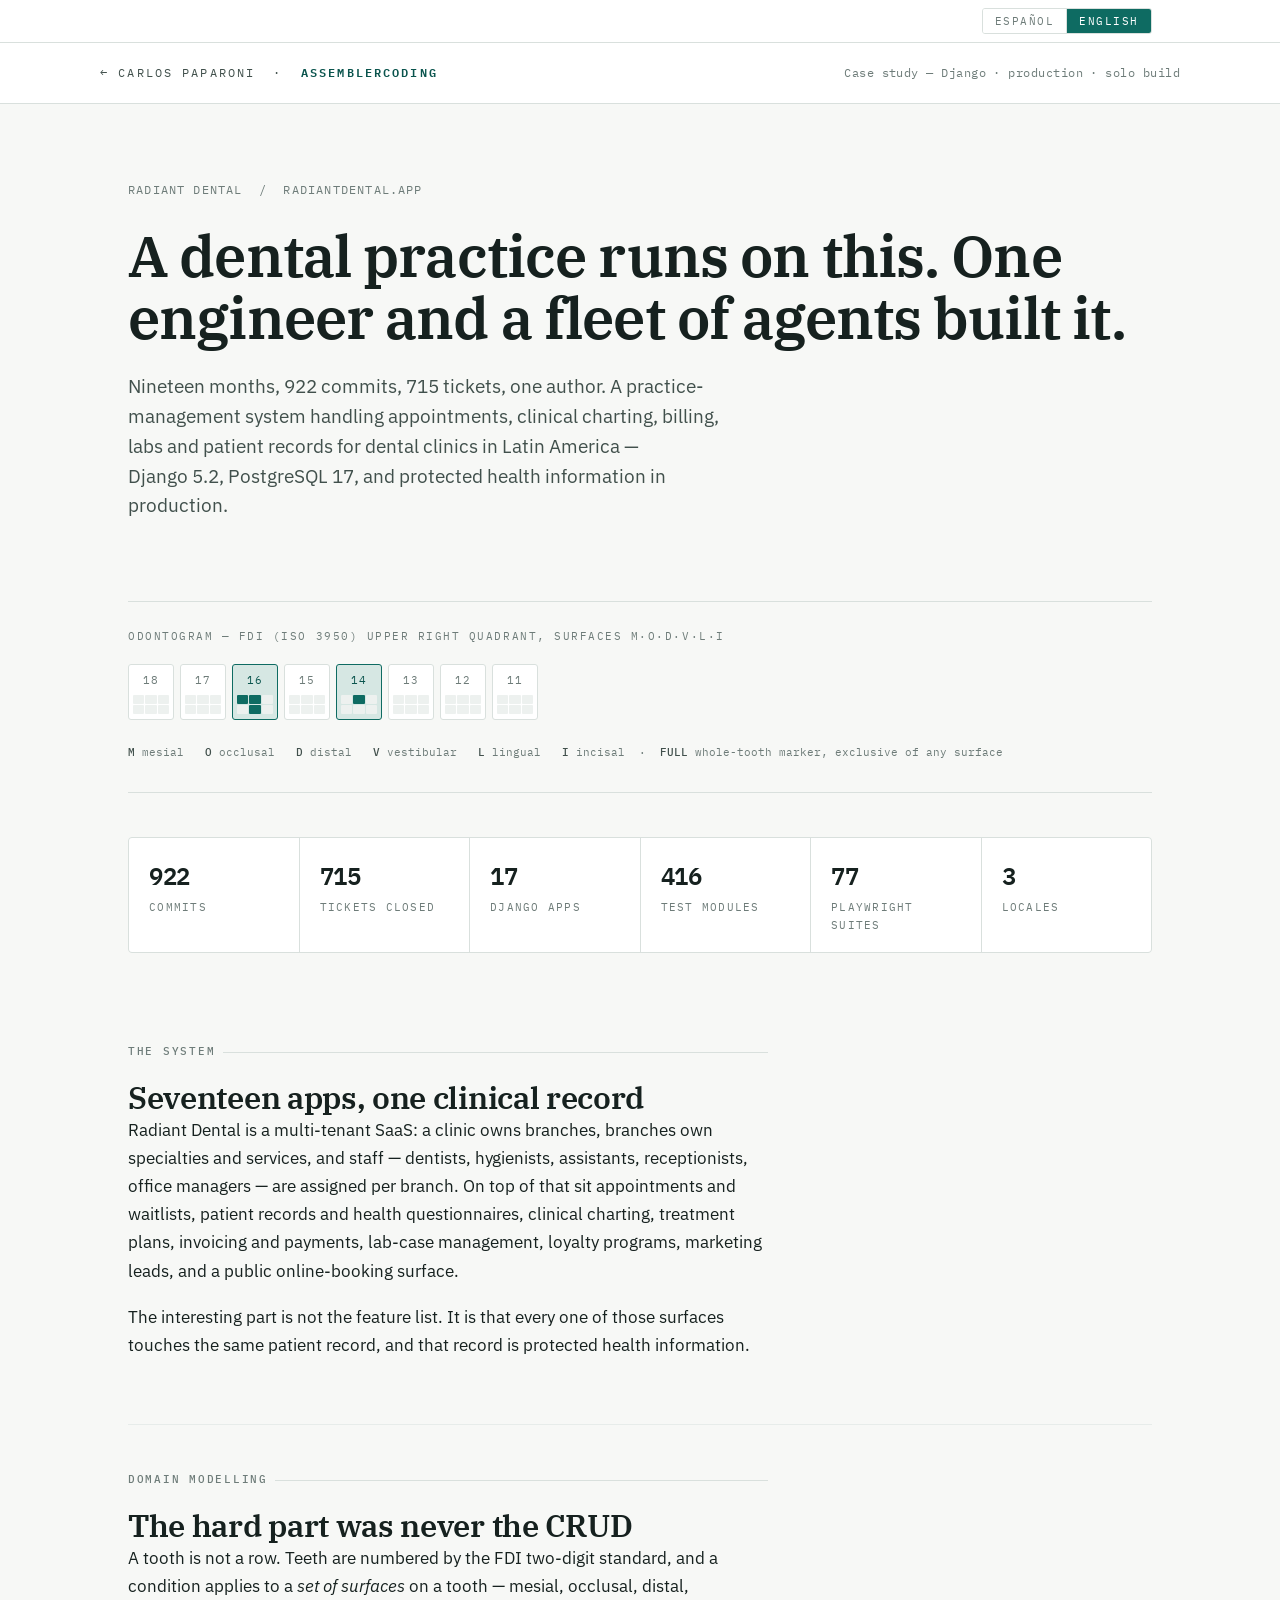
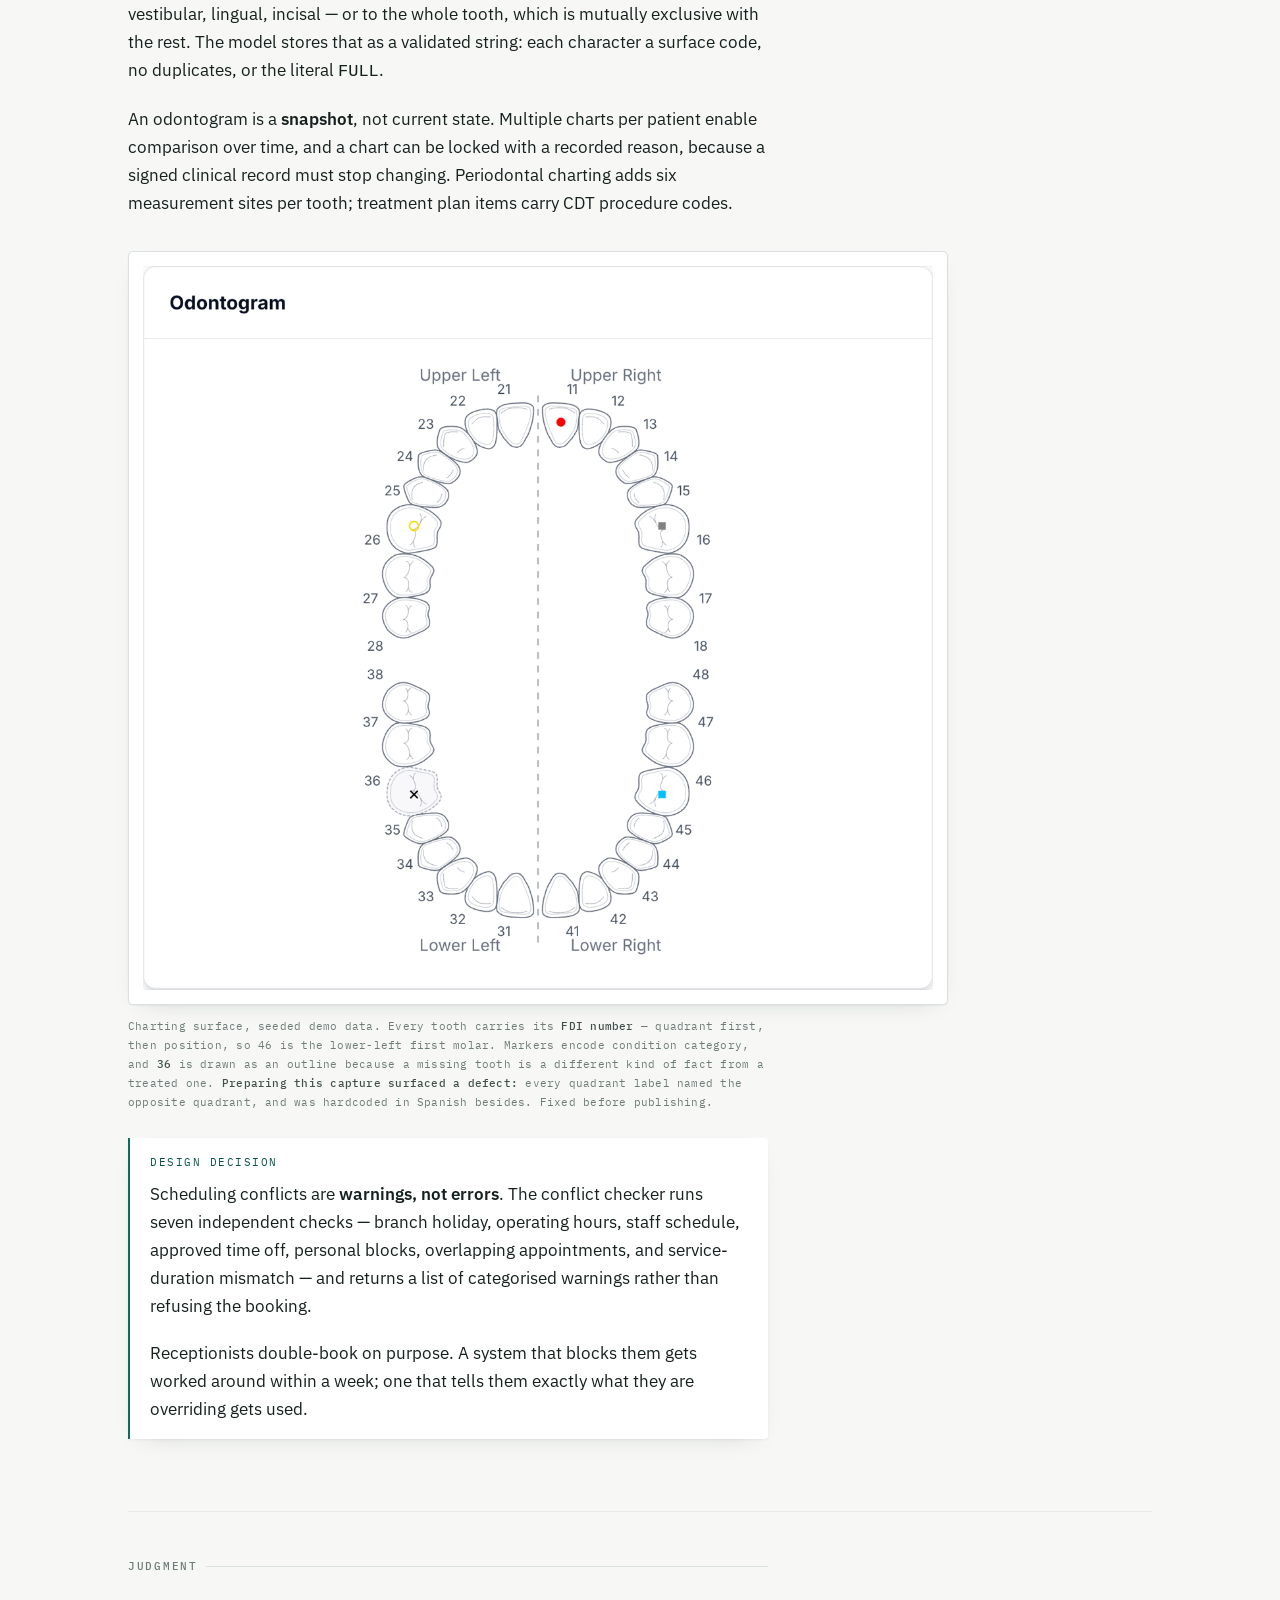
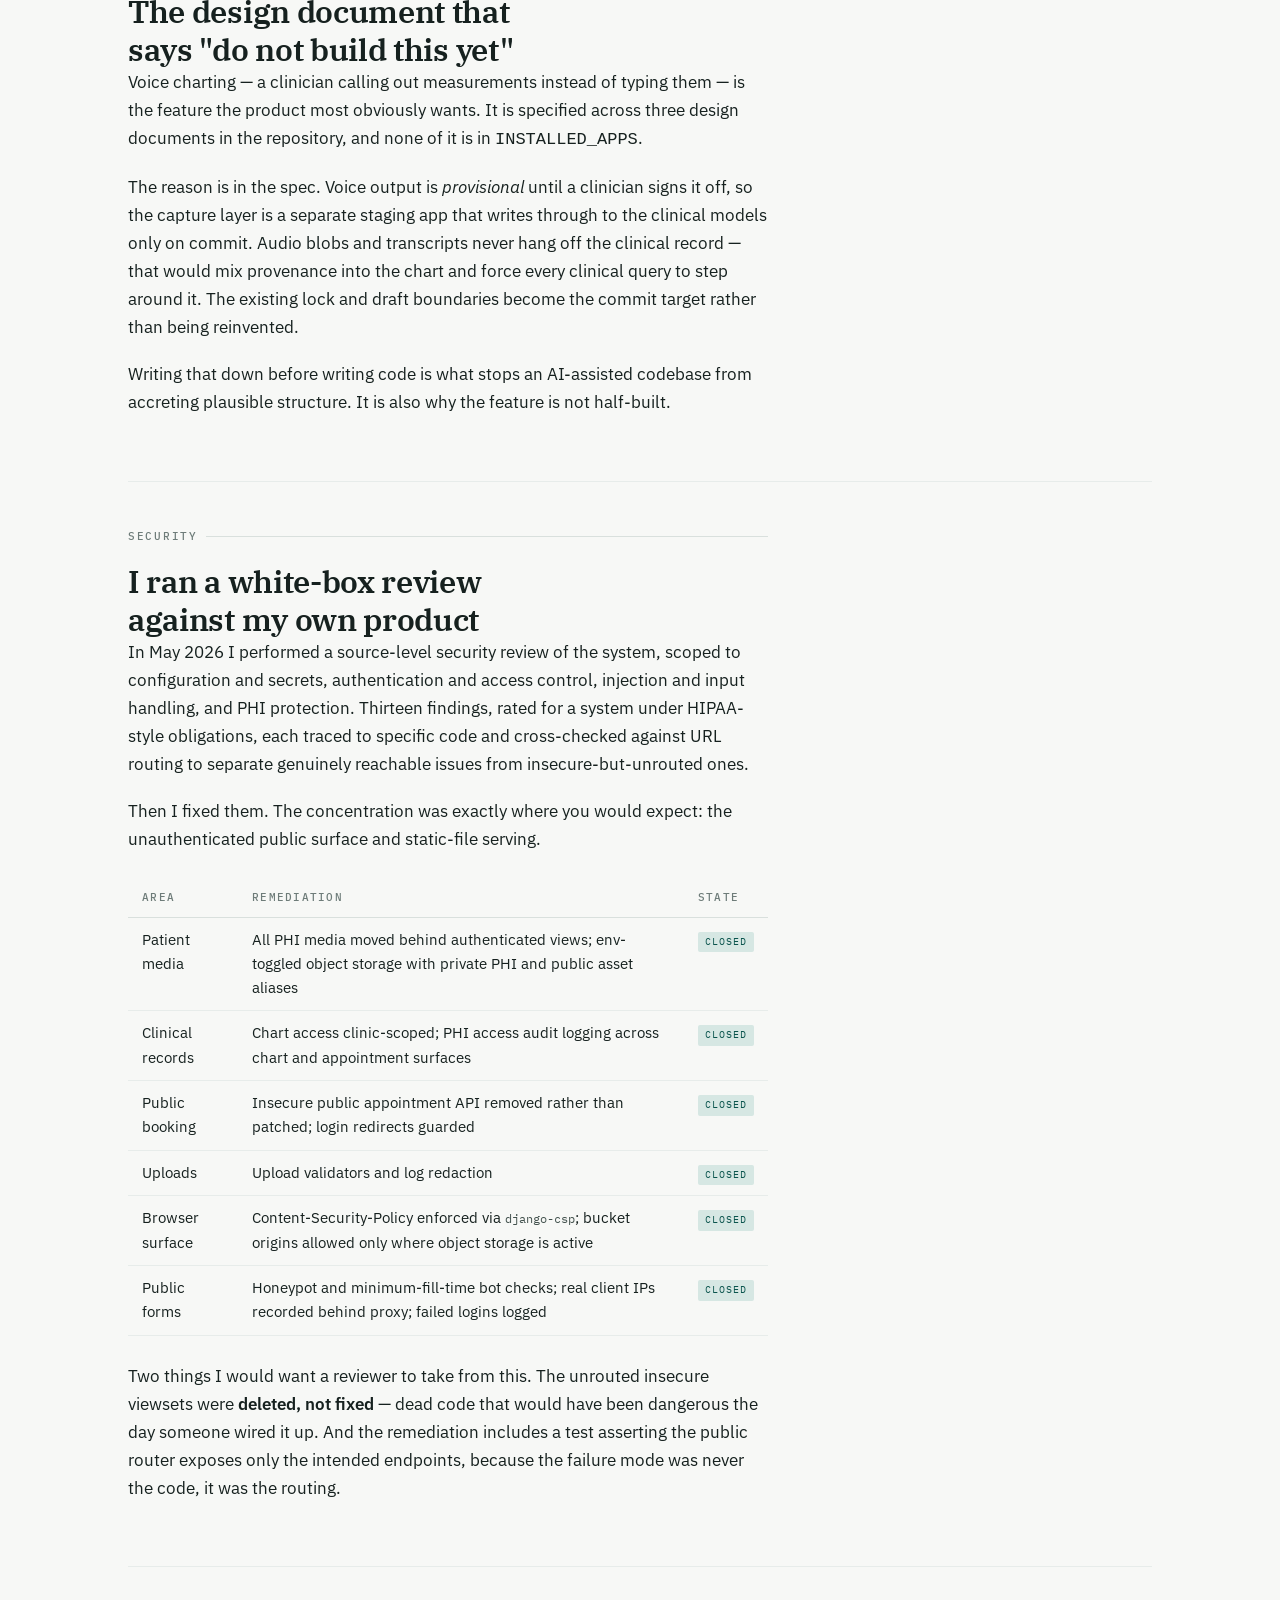
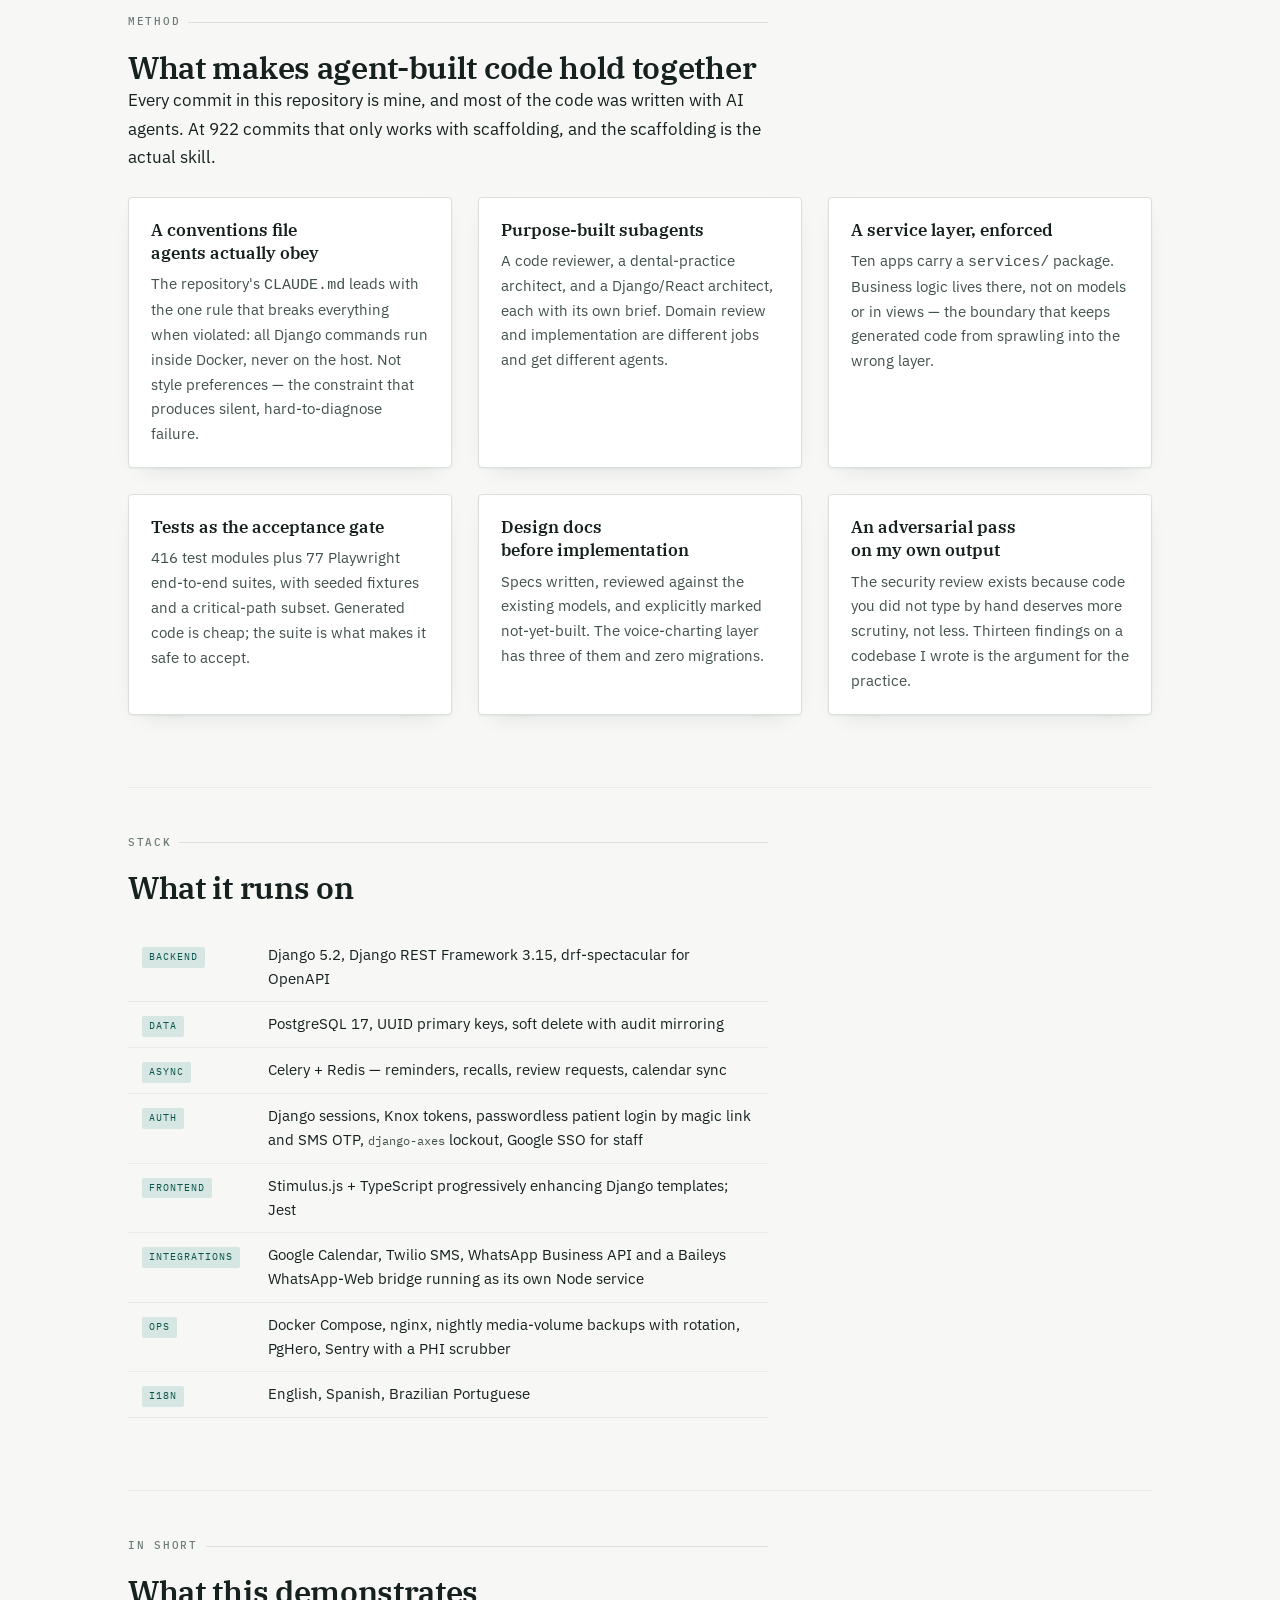
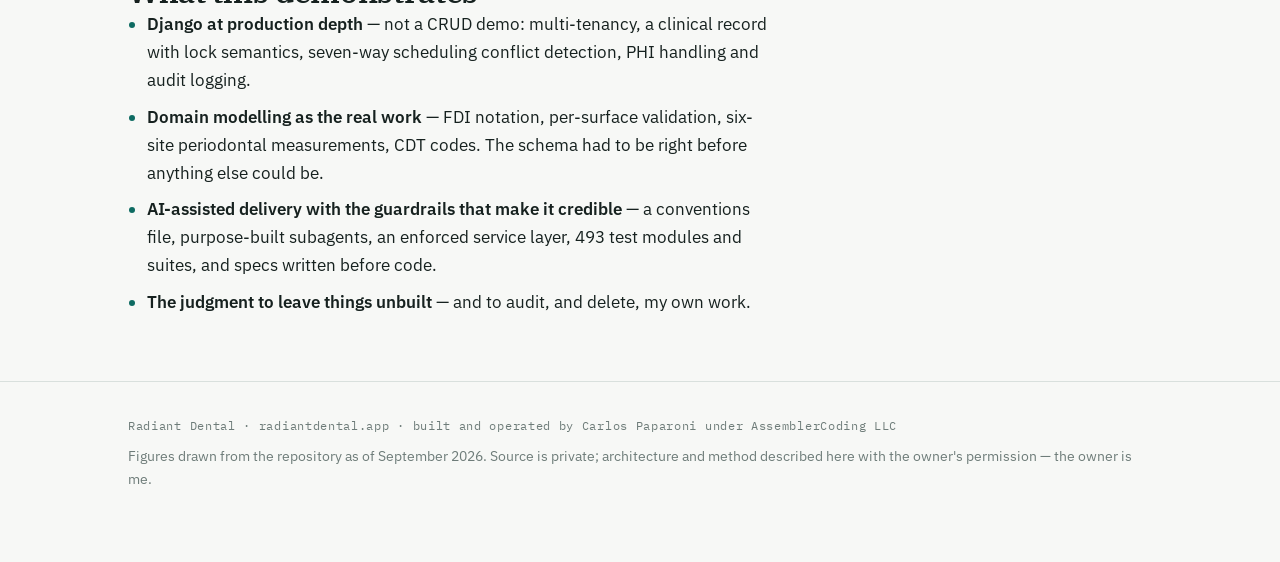
==== radiant-dental/index.html @ 448b7d43 "Personal portfolio: site, Radiant Dental case study, Silent Failures notes" ====
<!doctype html>
<html lang="es">
<head>
<meta charset="utf-8">
<meta name="viewport" content="width=device-width, initial-scale=1">
<title>Radiant Dental — Caso de estudio · Carlos Paparoni</title>
<meta name="description" content="Sistema de gestión de clínicas dentales en producción: Django 5.2, 922 commits, 17 apps, construido en solitario con agentes de IA.">
<link rel="icon" href="data:image/svg+xml,%3Csvg%20xmlns%3D%22http%3A//www.w3.org/2000/svg%22%20viewBox%3D%220%200%20100%20100%22%3E%3Ctext%20y%3D%22.9em%22%20font-size%3D%2290%22%3E%F0%9F%A6%B7%3C/text%3E%3C/svg%3E">
<meta name="color-scheme" content="light dark">
<meta property="og:title" content="Radiant Dental — Caso de estudio · Carlos Paparoni">
<meta property="og:description" content="Sistema de gestión de clínicas dentales en producción: Django 5.2, 922 commits, 17 apps, construido en solitario con agentes de IA.">
<meta property="og:type" content="website">
<script>
(function(){var l=null;try{l=localStorage.getItem("cp-lang")||localStorage.getItem("cs-lang")||localStorage.getItem("rd-lang");}catch(e){}
document.documentElement.setAttribute("data-lang",l||((navigator.language||"es").toLowerCase().indexOf("es")===0?"es":"en"));})();
</script>
</head>
<body>
<link rel="preconnect" href="https://fonts.googleapis.com">
<link rel="preconnect" href="https://fonts.gstatic.com" crossorigin>
<link rel="stylesheet" href="https://fonts.googleapis.com/css2?family=IBM+Plex+Mono:wght@400;500;600&family=IBM+Plex+Sans:wght@400;500;600&family=IBM+Plex+Serif:ital,wght@0,400;0,600;1,400&display=swap">
<style>
:root{
  --ground:#F7F8F6; --surface:#FFFFFF; --surface-2:#EDF1EF;
  --ink:#16211F; --ink-2:#41504C; --ink-3:#6E7C79;
  --rule:#D9E0DD; --rule-soft:#E7ECEA;
  --accent:#0E6B62; --accent-ink:#0A544D; --accent-soft:#D6E7E3;
  --flag:#A2472C; --flag-soft:#F0DED7;
  --shadow:0 1px 2px rgba(22,33,31,.05), 0 8px 24px -16px rgba(22,33,31,.25);
}
@media (prefers-color-scheme:dark){
  :root:not([data-theme="light"]){
    --ground:#0D1413; --surface:#16211F; --surface-2:#1D2A28;
    --ink:#E6EEEB; --ink-2:#B2C1BD; --ink-3:#849490;
    --rule:#2A3A37; --rule-soft:#21302D;
    --accent:#6FC7B9; --accent-ink:#9BDDD2; --accent-soft:#1B3733;
    --flag:#E09B7C; --flag-soft:#3A2119;
    --shadow:0 1px 2px rgba(0,0,0,.4), 0 8px 24px -16px rgba(0,0,0,.8);
  }
}
:root[data-theme="dark"]{
  --ground:#0D1413; --surface:#16211F; --surface-2:#1D2A28;
  --ink:#E6EEEB; --ink-2:#B2C1BD; --ink-3:#849490;
  --rule:#2A3A37; --rule-soft:#21302D;
  --accent:#6FC7B9; --accent-ink:#9BDDD2; --accent-soft:#1B3733;
  --flag:#E09B7C; --flag-soft:#3A2119;
  --shadow:0 1px 2px rgba(0,0,0,.4), 0 8px 24px -16px rgba(0,0,0,.8);
}
*{box-sizing:border-box}
html{ -webkit-text-size-adjust:100% }
body{
  margin:0; background:var(--ground); color:var(--ink);
  font-family:"IBM Plex Sans",-apple-system,BlinkMacSystemFont,"Segoe UI",sans-serif;
  font-size:17px; line-height:1.65; -webkit-font-smoothing:antialiased;
}
.wrap{max-width:1080px; margin:0 auto; padding:0 28px}
.col{max-width:640px}
h1,h2,h3{font-family:"IBM Plex Serif",Georgia,serif; text-wrap:balance; margin:0}
h1{font-size:clamp(2.4rem,5.4vw,3.6rem); font-weight:600; line-height:1.08; letter-spacing:-.015em}
h2{font-size:clamp(1.5rem,2.6vw,1.95rem); font-weight:600; line-height:1.2; letter-spacing:-.01em}
h3{font-size:1.08rem; font-weight:600; line-height:1.35}
p{margin:0 0 1.1em}
a{color:var(--accent-ink); text-underline-offset:3px; text-decoration-thickness:1px}
a:focus-visible,.tooth:focus-visible{outline:2px solid var(--accent); outline-offset:3px; border-radius:2px}
strong{font-weight:600; color:var(--ink)}
.eyebrow{
  font-family:"IBM Plex Mono",ui-monospace,monospace; font-size:.68rem; font-weight:500;
  letter-spacing:.16em; text-transform:uppercase; color:var(--ink-3);
  display:flex; align-items:center; gap:.7em; margin:0 0 1.1rem;
}
.eyebrow::after{content:""; flex:1; height:1px; background:var(--rule)}
.lede{font-size:1.2rem; line-height:1.55; color:var(--ink-2)}

/* ---- header ---- */
header{border-bottom:1px solid var(--rule); background:var(--surface)}
.head-inner{display:flex; flex-wrap:wrap; gap:12px; align-items:baseline; justify-content:space-between; padding:20px 0}
.mark{font-family:"IBM Plex Mono",monospace; font-size:.74rem; letter-spacing:.18em; text-transform:uppercase; color:var(--ink-2)}
.mark b{color:var(--accent-ink); font-weight:600}
.head-meta{font-family:"IBM Plex Mono",monospace; font-size:.72rem; color:var(--ink-3); letter-spacing:.04em}

/* ---- hero ---- */
.hero{padding:76px 0 8px}
.hero h1{margin-bottom:22px}
.hero .lede{max-width:600px}
.byline{
  font-family:"IBM Plex Mono",monospace; font-size:.74rem; letter-spacing:.1em;
  text-transform:uppercase; color:var(--ink-3); margin-bottom:26px;
}

/* ---- odontogram strip ---- */
.chart{margin:52px 0 0; padding:26px 0 30px; border-top:1px solid var(--rule); border-bottom:1px solid var(--rule)}
.chart-cap{
  font-family:"IBM Plex Mono",monospace; font-size:.68rem; letter-spacing:.14em;
  text-transform:uppercase; color:var(--ink-3); margin-bottom:18px;
}
.arch{display:flex; gap:6px; overflow-x:auto; padding-bottom:6px}
.tooth{
  flex:0 0 auto; width:46px; border:1px solid var(--rule); border-radius:3px;
  background:var(--surface); padding:6px 0 5px; text-align:center;
  font-family:"IBM Plex Mono",monospace; opacity:0; transform:translateY(6px);
  animation:rise .5s cubic-bezier(.2,.7,.3,1) forwards;
}
@keyframes rise{to{opacity:1; transform:none}}
@media (prefers-reduced-motion:reduce){.tooth{animation:none; opacity:1; transform:none}}
.fdi{display:block; font-size:.7rem; color:var(--ink-3); letter-spacing:.06em}
.surf{display:grid; grid-template-columns:repeat(3,1fr); gap:1px; margin:5px 4px 0}
.surf i{height:9px; background:var(--surface-2); border-radius:1px; font-style:normal}
.tooth.marked{border-color:var(--accent); background:var(--accent-soft)}
.tooth.marked .fdi{color:var(--accent-ink)}
.tooth.marked i.on{background:var(--accent)}
.legend{
  margin-top:16px; font-family:"IBM Plex Mono",monospace; font-size:.7rem;
  color:var(--ink-3); line-height:1.8;
}
.legend b{color:var(--ink-2); font-weight:500}

/* ---- stats ---- */
.stats{display:grid; grid-template-columns:repeat(auto-fit,minmax(148px,1fr)); gap:1px; background:var(--rule); border:1px solid var(--rule); border-radius:4px; overflow:hidden; margin:44px 0}
.stat{background:var(--surface); padding:18px 20px}
.stat .n{font-family:"IBM Plex Mono",monospace; font-size:1.5rem; font-weight:600; color:var(--ink); font-variant-numeric:tabular-nums; letter-spacing:-.02em}
.stat .l{font-family:"IBM Plex Mono",monospace; font-size:.66rem; letter-spacing:.12em; text-transform:uppercase; color:var(--ink-3); margin-top:4px}

section{padding:46px 0}
section + section{border-top:1px solid var(--rule-soft)}

.note{
  border-left:2px solid var(--accent); background:var(--surface); padding:16px 20px;
  margin:26px 0; border-radius:0 4px 4px 0; box-shadow:var(--shadow);
}
.note p:last-child{margin-bottom:0}
.note .h{font-family:"IBM Plex Mono",monospace; font-size:.68rem; letter-spacing:.14em; text-transform:uppercase; color:var(--accent-ink); margin-bottom:8px}

.tblwrap{overflow-x:auto; margin:26px 0}
table{border-collapse:collapse; width:100%; font-size:.92rem; min-width:520px}
th,td{text-align:left; padding:10px 14px; border-bottom:1px solid var(--rule-soft); vertical-align:top}
th{font-family:"IBM Plex Mono",monospace; font-size:.66rem; letter-spacing:.12em; text-transform:uppercase; color:var(--ink-3); font-weight:500; border-bottom:1px solid var(--rule)}
td code{font-family:"IBM Plex Mono",monospace; font-size:.84em; color:var(--ink-2)}
.chip{
  display:inline-block; font-family:"IBM Plex Mono",monospace; font-size:.64rem;
  letter-spacing:.1em; text-transform:uppercase; padding:2px 7px; border-radius:2px;
  background:var(--accent-soft); color:var(--accent-ink); white-space:nowrap;
}
.chip.flag{background:var(--flag-soft); color:var(--flag)}

ul.tight{margin:0 0 1.1em; padding-left:1.1em}
ul.tight li{margin-bottom:.5em}
ul.tight li::marker{color:var(--accent)}

.pair{display:grid; grid-template-columns:repeat(auto-fit,minmax(250px,1fr)); gap:26px; margin:26px 0}
.card{background:var(--surface); border:1px solid var(--rule); border-radius:4px; padding:20px 22px; box-shadow:var(--shadow)}
.card h3{margin-bottom:8px}
.card p{font-size:.94rem; color:var(--ink-2); margin-bottom:0}


.figure{max-width:820px; margin:34px 0 10px}
.plate{
  background:#FFFFFF; border:1px solid var(--rule); border-radius:5px;
  padding:14px; box-shadow:var(--shadow); line-height:0;
}
.plate img{width:100%; height:auto; display:block; border-radius:2px}
.figcap{
  font-family:"IBM Plex Mono",monospace; font-size:.7rem; line-height:1.7;
  color:var(--ink-3); margin-top:12px; letter-spacing:.02em; max-width:640px;
}
.figcap b{color:var(--ink-2); font-weight:500}
footer{border-top:1px solid var(--rule); padding:34px 0 60px; color:var(--ink-3); font-size:.88rem}
footer .mono{font-family:"IBM Plex Mono",monospace; font-size:.72rem; letter-spacing:.06em}

.langbar{position:sticky; top:0; z-index:40; background:var(--surface); border-bottom:1px solid var(--rule)}
.langbar .wrap{display:flex; justify-content:flex-end; padding:8px 28px}
.langset{display:inline-flex; border:1px solid var(--rule); border-radius:3px; overflow:hidden}
.langset button{
  font-family:"IBM Plex Mono",monospace; font-size:.68rem; letter-spacing:.14em;
  text-transform:uppercase; padding:5px 12px; border:0; cursor:pointer;
  background:var(--surface); color:var(--ink-3); transition:background .15s, color .15s;
}
.langset button + button{border-left:1px solid var(--rule)}
.langset button:hover{color:var(--ink)}
.langset button[aria-pressed="true"]{background:var(--accent); color:#fff}
:root:not([data-lang="en"]) [data-langblock="en"]{display:none}
:root[data-lang="en"] [data-langblock="es"]{display:none}
@media (prefers-reduced-motion:reduce){.langset button{transition:none}}
.mark .home{color:inherit; text-decoration:none}
.mark .home:hover{color:var(--accent-ink)}
</style>

<div class="langbar">
  <div class="wrap">
    <div class="langset" role="group" aria-label="Idioma / Language">
      <button type="button" data-setlang="es" aria-pressed="true" lang="es">Español</button>
      <button type="button" data-setlang="en" aria-pressed="false" lang="en">English</button>
    </div>
  </div>
</div>

<div data-langblock="es" lang="es">

<header>
  <div class="wrap head-inner">
    <div class="mark"><a class="home" href="/">&larr; Carlos&nbsp;Paparoni</a> </a>&nbsp;·&nbsp; <b>AssemblerCoding</b></div>
    <div class="head-meta">Caso de estudio — Django · producción · desarrollo en solitario</div>
  </div>
</header>

<div class="wrap">

  <div class="hero">
    <div class="byline">Radiant Dental &nbsp;/&nbsp; radiantdental.app</div>
    <h1>Una clínica dental funciona con esto. Lo construyó un ingeniero con una flota de agentes.</h1>
    <p class="lede col">Diecinueve meses, 922 commits, 715 tickets, un solo autor. Un sistema de gestión de clínicas dentales que maneja citas, historia clínica, facturación, laboratorios y expedientes de pacientes para clínicas en América Latina — Django&nbsp;5.2, PostgreSQL&nbsp;17 e información médica protegida en producción.</p>
  </div>

  <div class="chart">
    <div class="chart-cap">Odontograma — notación FDI (ISO 3950), cuadrante superior derecho, superficies M·O·D·V·L·I</div>
    <div class="arch" role="img" aria-label="Odontograma que muestra los dientes 18 a 11 en notación FDI, con superficies marcadas en los dientes 16 y 14.">
      <div class="tooth" style="animation-delay:.02s"><span class="fdi">18</span><span class="surf"><i></i><i></i><i></i><i></i><i></i><i></i></span></div>
      <div class="tooth" style="animation-delay:.06s"><span class="fdi">17</span><span class="surf"><i></i><i></i><i></i><i></i><i></i><i></i></span></div>
      <div class="tooth marked" style="animation-delay:.10s"><span class="fdi">16</span><span class="surf"><i class="on"></i><i class="on"></i><i></i><i></i><i class="on"></i><i></i></span></div>
      <div class="tooth" style="animation-delay:.14s"><span class="fdi">15</span><span class="surf"><i></i><i></i><i></i><i></i><i></i><i></i></span></div>
      <div class="tooth marked" style="animation-delay:.18s"><span class="fdi">14</span><span class="surf"><i></i><i class="on"></i><i></i><i></i><i></i><i></i></span></div>
      <div class="tooth" style="animation-delay:.22s"><span class="fdi">13</span><span class="surf"><i></i><i></i><i></i><i></i><i></i><i></i></span></div>
      <div class="tooth" style="animation-delay:.26s"><span class="fdi">12</span><span class="surf"><i></i><i></i><i></i><i></i><i></i><i></i></span></div>
      <div class="tooth" style="animation-delay:.30s"><span class="fdi">11</span><span class="surf"><i></i><i></i><i></i><i></i><i></i><i></i></span></div>
    </div>
    <div class="legend">
      <b>M</b> mesial &nbsp; <b>O</b> oclusal &nbsp; <b>D</b> distal &nbsp; <b>V</b> vestibular &nbsp; <b>L</b> lingual &nbsp; <b>I</b> incisal &nbsp;·&nbsp; <b>FULL</b> marcador de diente completo, excluyente de cualquier superficie
    </div>
  </div>

  <div class="stats">
    <div class="stat"><div class="n">922</div><div class="l">commits</div></div>
    <div class="stat"><div class="n">715</div><div class="l">tickets cerrados</div></div>
    <div class="stat"><div class="n">17</div><div class="l">apps de Django</div></div>
    <div class="stat"><div class="n">416</div><div class="l">módulos de prueba</div></div>
    <div class="stat"><div class="n">77</div><div class="l">suites Playwright</div></div>
    <div class="stat"><div class="n">3</div><div class="l">idiomas</div></div>
  </div>

  <section>
    <div class="col">
      <p class="eyebrow">El sistema</p>
      <h2>Diecisiete apps, un solo expediente clínico</h2>
      <p>Radiant Dental es un SaaS multi-inquilino: una clínica tiene sucursales, las sucursales tienen especialidades y servicios, y el personal — odontólogos, higienistas, asistentes, recepcionistas, gerentes — se asigna por sucursal. Sobre eso se apoyan las citas y listas de espera, los expedientes de pacientes y sus cuestionarios de salud, la historia clínica, los planes de tratamiento, la facturación y los pagos, la gestión de casos de laboratorio, los programas de lealtad, los prospectos de marketing y una superficie pública de agendamiento en línea.</p>
      <p>Lo interesante no es la lista de funcionalidades. Es que todas esas superficies tocan el mismo expediente del paciente, y ese expediente es información médica protegida.</p>
    </div>
  </section>

  <section>
    <div class="col">
      <p class="eyebrow">Modelado de dominio</p>
      <h2>La parte difícil nunca fue el CRUD</h2>
      <p>Un diente no es un registro. Los dientes se numeran con el estándar FDI de dos dígitos, y una condición aplica a un <em>conjunto de superficies</em> del diente — mesial, oclusal, distal, vestibular, lingual, incisal — o al diente completo, que es mutuamente excluyente con el resto. El modelo lo almacena como una cadena validada: cada carácter es un código de superficie, sin repeticiones, o el literal <code>FULL</code>.</p>
      <p>Un odontograma es una <strong>instantánea</strong>, no un estado actual. Varios odontogramas por paciente permiten comparar en el tiempo, y un odontograma puede bloquearse con un motivo registrado, porque un registro clínico firmado debe dejar de cambiar. El periodontograma agrega seis sitios de medición por diente; los ítems del plan de tratamiento llevan códigos de procedimiento CDT.</p>
    </div>

    <figure class="figure">
      <div class="plate"><img alt="Odontograma de dentición permanente: los cuatro cuadrantes numerados en notación FDI, con marcadores de condición en los dientes 11, 16, 26, 36 y 46." src="[data-uri]"></div>
      <figcaption class="figcap">
        Superficie de registro clínico, con datos de demostración. Cada diente lleva su <b>número FDI</b> — primero el cuadrante, luego la posición, de modo que 46 es el primer molar inferior derecho. Los marcadores codifican la categoría de la condición, y el <b>36</b> se dibuja como contorno porque un diente ausente es un hecho distinto de uno tratado. <b>Preparar esta captura destapó un defecto:</b> cada etiqueta de cuadrante nombraba el cuadrante opuesto, y además estaba escrita en español directamente en el código. Corregido antes de publicar.
      </figcaption>
    </figure>

    <div class="note col">
      <div class="h">Decisión de diseño</div>
      <p>Los conflictos de agenda son <strong>advertencias, no errores</strong>. El verificador de conflictos ejecuta siete comprobaciones independientes — feriados de la sucursal, horario de atención, agenda del profesional, permisos aprobados, bloqueos personales, citas superpuestas y duración del servicio — y devuelve una lista de advertencias categorizadas en lugar de rechazar la cita.</p>
      <p>Las recepcionistas sobreagendan a propósito. Un sistema que se los impide termina esquivado en una semana; uno que les dice exactamente qué están pasando por alto termina usado.</p>
    </div>
  </section>

  <section>
    <div class="col">
      <p class="eyebrow">Criterio</p>
      <h2>El documento de diseño que dice "todavía no construyas esto"</h2>
      <p>El registro clínico por voz — que el odontólogo dicte las mediciones en vez de escribirlas — es la funcionalidad que el producto más obviamente pide. Está especificada en tres documentos de diseño dentro del repositorio, y nada de eso está en <code>INSTALLED_APPS</code>.</p>
      <p>La razón está en la especificación. La salida de voz es <em>provisional</em> hasta que un profesional la firma, así que la capa de captura es una app separada que escribe hacia los modelos clínicos solo al confirmar. El audio y las transcripciones nunca cuelgan del expediente clínico: eso mezclaría la procedencia con el registro y obligaría a cada consulta clínica a esquivarla. Los límites de bloqueo y borrador que ya existen se convierten en el destino de la confirmación, en vez de reinventarse.</p>
      <p>Escribir eso antes de escribir código es lo que evita que una base de código asistida por IA acumule estructura plausible. También es la razón por la que la funcionalidad no está construida a medias.</p>
    </div>
  </section>

  <section>
    <div class="col">
      <p class="eyebrow">Seguridad</p>
      <h2>Hice una revisión de caja blanca contra mi propio producto</h2>
      <p>En mayo de 2026 realicé una revisión de seguridad a nivel de código fuente, con alcance en configuración y secretos, autenticación y control de acceso, inyección y manejo de entradas, y protección de información médica. Trece hallazgos, calificados para un sistema con obligaciones tipo HIPAA, cada uno rastreado a código específico y contrastado contra el ruteo de URLs para separar los problemas realmente alcanzables de los inseguros pero no enrutados.</p>
      <p>Después los corregí. La concentración estaba exactamente donde uno esperaría: la superficie pública sin autenticar y el servido de archivos estáticos.</p>
    </div>

    <div class="tblwrap col">
      <table>
        <thead><tr><th>Área</th><th>Corrección</th><th>Estado</th></tr></thead>
        <tbody>
          <tr><td>Archivos de pacientes</td><td>Todo el contenido con información médica pasó a servirse tras vistas autenticadas; almacenamiento de objetos conmutable por entorno, con alias privados y públicos separados</td><td><span class="chip">Cerrado</span></td></tr>
          <tr><td>Registros clínicos</td><td>Acceso a la historia clínica acotado por clínica; auditoría de acceso a información médica en las superficies de expediente y citas</td><td><span class="chip">Cerrado</span></td></tr>
          <tr><td>Agendamiento público</td><td>La API pública de citas insegura se eliminó en vez de parchearse; redirecciones de login protegidas</td><td><span class="chip">Cerrado</span></td></tr>
          <tr><td>Carga de archivos</td><td>Validadores de subida y redacción de datos sensibles en logs</td><td><span class="chip">Cerrado</span></td></tr>
          <tr><td>Superficie del navegador</td><td>Content-Security-Policy aplicada con <code>django-csp</code>; orígenes de bucket permitidos solo cuando el almacenamiento de objetos está activo</td><td><span class="chip">Cerrado</span></td></tr>
          <tr><td>Formularios públicos</td><td>Honeypot y tiempo mínimo de llenado contra bots; registro de la IP real del cliente detrás del proxy; log de intentos fallidos</td><td><span class="chip">Cerrado</span></td></tr>
        </tbody>
      </table>
    </div>

    <div class="col">
      <p>Dos cosas que me gustaría que un revisor se lleve de aquí. Los viewsets inseguros sin enrutar se <strong>eliminaron, no se corrigieron</strong> — código muerto que habría sido peligroso el día que alguien lo conectara. Y la corrección incluye una prueba que verifica que el router público exponga únicamente los endpoints previstos, porque la falla nunca estuvo en el código sino en el ruteo.</p>
    </div>
  </section>

  <section>
    <div class="col">
      <p class="eyebrow">Método</p>
      <h2>Qué hace que el código construido con agentes se sostenga</h2>
      <p>Cada commit de este repositorio es mío, y la mayor parte del código se escribió con agentes de IA. Con 922 commits eso solo funciona con andamiaje, y el andamiaje es la habilidad real.</p>
    </div>

    <div class="pair">
      <div class="card">
        <h3>Un archivo de convenciones que los agentes sí respetan</h3>
        <p>El <code>CLAUDE.md</code> del repositorio abre con la única regla que rompe todo si se viola: los comandos de Django se ejecutan dentro de Docker, nunca en el host. No son preferencias de estilo — es la restricción que produce fallas silenciosas y difíciles de diagnosticar.</p>
      </div>
      <div class="card">
        <h3>Subagentes hechos a medida</h3>
        <p>Un revisor de código, un arquitecto de dominio dental y un arquitecto Django/React, cada uno con su propio encargo. Revisar el dominio e implementar son trabajos distintos y reciben agentes distintos.</p>
      </div>
      <div class="card">
        <h3>Una capa de servicios, exigida</h3>
        <p>Diez apps tienen un paquete <code>services/</code>. La lógica de negocio vive ahí, no en los modelos ni en las vistas — el límite que evita que el código generado se desparrame a la capa equivocada.</p>
      </div>
      <div class="card">
        <h3>Las pruebas como criterio de aceptación</h3>
        <p>416 módulos de prueba más 77 suites end-to-end de Playwright, con datos sembrados y un subconjunto de ruta crítica. El código generado es barato; la suite es lo que hace seguro aceptarlo.</p>
      </div>
      <div class="card">
        <h3>Diseño documentado antes de implementar</h3>
        <p>Especificaciones escritas, contrastadas contra los modelos existentes y marcadas explícitamente como aún no construidas. La capa de registro por voz tiene tres y cero migraciones.</p>
      </div>
      <div class="card">
        <h3>Una pasada adversarial sobre mi propio trabajo</h3>
        <p>La revisión de seguridad existe porque el código que uno no tecleó a mano merece más escrutinio, no menos. Trece hallazgos sobre una base de código propia son el argumento a favor de la práctica.</p>
      </div>
    </div>
  </section>

  <section>
    <div class="col">
      <p class="eyebrow">Stack</p>
      <h2>Sobre qué corre</h2>
    </div>
    <div class="tblwrap col">
      <table>
        <tbody>
          <tr><td><span class="chip">Backend</span></td><td>Django 5.2, Django REST Framework 3.15, drf-spectacular para OpenAPI</td></tr>
          <tr><td><span class="chip">Datos</span></td><td>PostgreSQL 17, llaves primarias UUID, borrado lógico con espejo de auditoría</td></tr>
          <tr><td><span class="chip">Asíncrono</span></td><td>Celery + Redis — recordatorios, recitas, solicitudes de reseña, sincronización de calendario</td></tr>
          <tr><td><span class="chip">Autenticación</span></td><td>Sesiones de Django, tokens Knox, acceso sin contraseña para pacientes por enlace mágico y OTP por SMS, bloqueo con <code>django-axes</code>, SSO de Google para el personal</td></tr>
          <tr><td><span class="chip">Frontend</span></td><td>Stimulus.js + TypeScript como mejora progresiva sobre plantillas de Django; Jest</td></tr>
          <tr><td><span class="chip">Integraciones</span></td><td>Google Calendar, SMS por Twilio, WhatsApp Business API y un puente Baileys de WhatsApp Web corriendo como su propio servicio Node</td></tr>
          <tr><td><span class="chip">Operación</span></td><td>Docker Compose, nginx, respaldos nocturnos del volumen de archivos con rotación, PgHero, Sentry con depurador de datos sensibles</td></tr>
          <tr><td><span class="chip">Idiomas</span></td><td>Español, inglés y portugués de Brasil</td></tr>
        </tbody>
      </table>
    </div>
  </section>

  <section>
    <div class="col">
      <p class="eyebrow">En resumen</p>
      <h2>Qué demuestra esto</h2>
      <ul class="tight">
        <li><strong>Django a profundidad de producción</strong> — no una demo CRUD: multi-inquilino, un expediente clínico con semántica de bloqueo, detección de conflictos de agenda por siete vías, manejo y auditoría de información médica.</li>
        <li><strong>El modelado de dominio como el trabajo real</strong> — notación FDI, validación por superficie, seis sitios de medición periodontal, códigos CDT. El esquema tenía que estar bien antes que cualquier otra cosa.</li>
        <li><strong>Entrega asistida por IA con las barreras que la hacen creíble</strong> — un archivo de convenciones, subagentes a medida, una capa de servicios exigida, 493 módulos y suites de prueba, y especificaciones escritas antes del código.</li>
        <li><strong>El criterio para dejar cosas sin construir</strong> — y para auditar, y borrar, mi propio trabajo.</li>
      </ul>
    </div>
  </section>

</div>

<footer>
  <div class="wrap">
    <div class="mono">Radiant Dental · radiantdental.app · construido y operado por Carlos Paparoni bajo AssemblerCoding LLC</div>
    <p style="margin-top:10px">Cifras tomadas del repositorio a septiembre de 2026. El código fuente es privado; la arquitectura y el método se describen aquí con permiso del dueño — el dueño soy yo.</p>
  </div>
</footer>
</div>
<div data-langblock="en" lang="en">

<header>
  <div class="wrap head-inner">
    <div class="mark"><a class="home" href="/">&larr; Carlos&nbsp;Paparoni</a> </a>&nbsp;·&nbsp; <b>AssemblerCoding</b></div>
    <div class="head-meta">Case study — Django · production · solo build</div>
  </div>
</header>

<div class="wrap">

  <div class="hero">
    <div class="byline">Radiant Dental &nbsp;/&nbsp; radiantdental.app</div>
    <h1>A dental practice runs on this. One engineer and a fleet of agents built it.</h1>
    <p class="lede col">Nineteen months, 922 commits, 715 tickets, one author. A practice-management system handling appointments, clinical charting, billing, labs and patient records for dental clinics in Latin America — Django&nbsp;5.2, PostgreSQL&nbsp;17, and protected health information in production.</p>
  </div>

  <div class="chart">
    <div class="chart-cap">Odontogram — FDI (ISO 3950) upper right quadrant, surfaces M·O·D·V·L·I</div>
    <div class="arch" role="img" aria-label="Dental chart showing teeth 18 through 11 in FDI notation, with surfaces marked on teeth 16 and 14.">
      <div class="tooth" style="animation-delay:.02s"><span class="fdi">18</span><span class="surf"><i></i><i></i><i></i><i></i><i></i><i></i></span></div>
      <div class="tooth" style="animation-delay:.06s"><span class="fdi">17</span><span class="surf"><i></i><i></i><i></i><i></i><i></i><i></i></span></div>
      <div class="tooth marked" style="animation-delay:.10s"><span class="fdi">16</span><span class="surf"><i class="on"></i><i class="on"></i><i></i><i></i><i class="on"></i><i></i></span></div>
      <div class="tooth" style="animation-delay:.14s"><span class="fdi">15</span><span class="surf"><i></i><i></i><i></i><i></i><i></i><i></i></span></div>
      <div class="tooth marked" style="animation-delay:.18s"><span class="fdi">14</span><span class="surf"><i></i><i class="on"></i><i></i><i></i><i></i><i></i></span></div>
      <div class="tooth" style="animation-delay:.22s"><span class="fdi">13</span><span class="surf"><i></i><i></i><i></i><i></i><i></i><i></i></span></div>
      <div class="tooth" style="animation-delay:.26s"><span class="fdi">12</span><span class="surf"><i></i><i></i><i></i><i></i><i></i><i></i></span></div>
      <div class="tooth" style="animation-delay:.30s"><span class="fdi">11</span><span class="surf"><i></i><i></i><i></i><i></i><i></i><i></i></span></div>
    </div>
    <div class="legend">
      <b>M</b> mesial &nbsp; <b>O</b> occlusal &nbsp; <b>D</b> distal &nbsp; <b>V</b> vestibular &nbsp; <b>L</b> lingual &nbsp; <b>I</b> incisal &nbsp;·&nbsp; <b>FULL</b> whole-tooth marker, exclusive of any surface
    </div>
  </div>

  <div class="stats">
    <div class="stat"><div class="n">922</div><div class="l">commits</div></div>
    <div class="stat"><div class="n">715</div><div class="l">tickets closed</div></div>
    <div class="stat"><div class="n">17</div><div class="l">Django apps</div></div>
    <div class="stat"><div class="n">416</div><div class="l">test modules</div></div>
    <div class="stat"><div class="n">77</div><div class="l">Playwright suites</div></div>
    <div class="stat"><div class="n">3</div><div class="l">locales</div></div>
  </div>

  <section>
    <div class="col">
      <p class="eyebrow">The system</p>
      <h2>Seventeen apps, one clinical record</h2>
      <p>Radiant Dental is a multi-tenant SaaS: a clinic owns branches, branches own specialties and services, and staff — dentists, hygienists, assistants, receptionists, office managers — are assigned per branch. On top of that sit appointments and waitlists, patient records and health questionnaires, clinical charting, treatment plans, invoicing and payments, lab-case management, loyalty programs, marketing leads, and a public online-booking surface.</p>
      <p>The interesting part is not the feature list. It is that every one of those surfaces touches the same patient record, and that record is protected health information.</p>
    </div>
  </section>

  <section>
    <div class="col">
      <p class="eyebrow">Domain modelling</p>
      <h2>The hard part was never the CRUD</h2>
      <p>A tooth is not a row. Teeth are numbered by the FDI two-digit standard, and a condition applies to a <em>set of surfaces</em> on a tooth — mesial, occlusal, distal, vestibular, lingual, incisal — or to the whole tooth, which is mutually exclusive with the rest. The model stores that as a validated string: each character a surface code, no duplicates, or the literal <code>FULL</code>.</p>
      <p>An odontogram is a <strong>snapshot</strong>, not current state. Multiple charts per patient enable comparison over time, and a chart can be locked with a recorded reason, because a signed clinical record must stop changing. Periodontal charting adds six measurement sites per tooth; treatment plan items carry CDT procedure codes.</p>
    </div>


    <figure class="figure">
      <div class="plate"><img alt="Permanent-dentition odontogram: all four quadrants numbered in FDI notation, with condition markers on teeth 11, 16, 26, 36 and 46." src="[data-uri]"></div>
      <figcaption class="figcap">
        Charting surface, seeded demo data. Every tooth carries its <b>FDI number</b> — quadrant first, then position, so 46 is the lower-left first molar. Markers encode condition category, and <b>36</b> is drawn as an outline because a missing tooth is a different kind of fact from a treated one. <b>Preparing this capture surfaced a defect:</b> every quadrant label named the opposite quadrant, and was hardcoded in Spanish besides. Fixed before publishing.
      </figcaption>
    </figure>

    <div class="note col">
      <div class="h">Design decision</div>
      <p>Scheduling conflicts are <strong>warnings, not errors</strong>. The conflict checker runs seven independent checks — branch holiday, operating hours, staff schedule, approved time off, personal blocks, overlapping appointments, and service-duration mismatch — and returns a list of categorised warnings rather than refusing the booking.</p>
      <p>Receptionists double-book on purpose. A system that blocks them gets worked around within a week; one that tells them exactly what they are overriding gets used.</p>
    </div>
  </section>

  <section>
    <div class="col">
      <p class="eyebrow">Judgment</p>
      <h2>The design document that says "do not build this yet"</h2>
      <p>Voice charting — a clinician calling out measurements instead of typing them — is the feature the product most obviously wants. It is specified across three design documents in the repository, and none of it is in <code>INSTALLED_APPS</code>.</p>
      <p>The reason is in the spec. Voice output is <em>provisional</em> until a clinician signs it off, so the capture layer is a separate staging app that writes through to the clinical models only on commit. Audio blobs and transcripts never hang off the clinical record — that would mix provenance into the chart and force every clinical query to step around it. The existing lock and draft boundaries become the commit target rather than being reinvented.</p>
      <p>Writing that down before writing code is what stops an AI-assisted codebase from accreting plausible structure. It is also why the feature is not half-built.</p>
    </div>
  </section>

  <section>
    <div class="col">
      <p class="eyebrow">Security</p>
      <h2>I ran a white-box review against my own product</h2>
      <p>In May 2026 I performed a source-level security review of the system, scoped to configuration and secrets, authentication and access control, injection and input handling, and PHI protection. Thirteen findings, rated for a system under HIPAA-style obligations, each traced to specific code and cross-checked against URL routing to separate genuinely reachable issues from insecure-but-unrouted ones.</p>
      <p>Then I fixed them. The concentration was exactly where you would expect: the unauthenticated public surface and static-file serving.</p>
    </div>

    <div class="tblwrap col">
      <table>
        <thead><tr><th>Area</th><th>Remediation</th><th>State</th></tr></thead>
        <tbody>
          <tr><td>Patient media</td><td>All PHI media moved behind authenticated views; env-toggled object storage with private PHI and public asset aliases</td><td><span class="chip">Closed</span></td></tr>
          <tr><td>Clinical records</td><td>Chart access clinic-scoped; PHI access audit logging across chart and appointment surfaces</td><td><span class="chip">Closed</span></td></tr>
          <tr><td>Public booking</td><td>Insecure public appointment API removed rather than patched; login redirects guarded</td><td><span class="chip">Closed</span></td></tr>
          <tr><td>Uploads</td><td>Upload validators and log redaction</td><td><span class="chip">Closed</span></td></tr>
          <tr><td>Browser surface</td><td>Content-Security-Policy enforced via <code>django-csp</code>; bucket origins allowed only where object storage is active</td><td><span class="chip">Closed</span></td></tr>
          <tr><td>Public forms</td><td>Honeypot and minimum-fill-time bot checks; real client IPs recorded behind proxy; failed logins logged</td><td><span class="chip">Closed</span></td></tr>
        </tbody>
      </table>
    </div>

    <div class="col">
      <p>Two things I would want a reviewer to take from this. The unrouted insecure viewsets were <strong>deleted, not fixed</strong> — dead code that would have been dangerous the day someone wired it up. And the remediation includes a test asserting the public router exposes only the intended endpoints, because the failure mode was never the code, it was the routing.</p>
    </div>
  </section>

  <section>
    <div class="col">
      <p class="eyebrow">Method</p>
      <h2>What makes agent-built code hold together</h2>
      <p>Every commit in this repository is mine, and most of the code was written with AI agents. At 922 commits that only works with scaffolding, and the scaffolding is the actual skill.</p>
    </div>

    <div class="pair">
      <div class="card">
        <h3>A conventions file agents actually obey</h3>
        <p>The repository's <code>CLAUDE.md</code> leads with the one rule that breaks everything when violated: all Django commands run inside Docker, never on the host. Not style preferences — the constraint that produces silent, hard-to-diagnose failure.</p>
      </div>
      <div class="card">
        <h3>Purpose-built subagents</h3>
        <p>A code reviewer, a dental-practice architect, and a Django/React architect, each with its own brief. Domain review and implementation are different jobs and get different agents.</p>
      </div>
      <div class="card">
        <h3>A service layer, enforced</h3>
        <p>Ten apps carry a <code>services/</code> package. Business logic lives there, not on models or in views — the boundary that keeps generated code from sprawling into the wrong layer.</p>
      </div>
      <div class="card">
        <h3>Tests as the acceptance gate</h3>
        <p>416 test modules plus 77 Playwright end-to-end suites, with seeded fixtures and a critical-path subset. Generated code is cheap; the suite is what makes it safe to accept.</p>
      </div>
      <div class="card">
        <h3>Design docs before implementation</h3>
        <p>Specs written, reviewed against the existing models, and explicitly marked not-yet-built. The voice-charting layer has three of them and zero migrations.</p>
      </div>
      <div class="card">
        <h3>An adversarial pass on my own output</h3>
        <p>The security review exists because code you did not type by hand deserves more scrutiny, not less. Thirteen findings on a codebase I wrote is the argument for the practice.</p>
      </div>
    </div>
  </section>

  <section>
    <div class="col">
      <p class="eyebrow">Stack</p>
      <h2>What it runs on</h2>
    </div>
    <div class="tblwrap col">
      <table>
        <tbody>
          <tr><td><span class="chip">Backend</span></td><td>Django 5.2, Django REST Framework 3.15, drf-spectacular for OpenAPI</td></tr>
          <tr><td><span class="chip">Data</span></td><td>PostgreSQL 17, UUID primary keys, soft delete with audit mirroring</td></tr>
          <tr><td><span class="chip">Async</span></td><td>Celery + Redis — reminders, recalls, review requests, calendar sync</td></tr>
          <tr><td><span class="chip">Auth</span></td><td>Django sessions, Knox tokens, passwordless patient login by magic link and SMS OTP, <code>django-axes</code> lockout, Google SSO for staff</td></tr>
          <tr><td><span class="chip">Frontend</span></td><td>Stimulus.js + TypeScript progressively enhancing Django templates; Jest</td></tr>
          <tr><td><span class="chip">Integrations</span></td><td>Google Calendar, Twilio SMS, WhatsApp Business API and a Baileys WhatsApp-Web bridge running as its own Node service</td></tr>
          <tr><td><span class="chip">Ops</span></td><td>Docker Compose, nginx, nightly media-volume backups with rotation, PgHero, Sentry with a PHI scrubber</td></tr>
          <tr><td><span class="chip">i18n</span></td><td>English, Spanish, Brazilian Portuguese</td></tr>
        </tbody>
      </table>
    </div>
  </section>

  <section>
    <div class="col">
      <p class="eyebrow">In short</p>
      <h2>What this demonstrates</h2>
      <ul class="tight">
        <li><strong>Django at production depth</strong> — not a CRUD demo: multi-tenancy, a clinical record with lock semantics, seven-way scheduling conflict detection, PHI handling and audit logging.</li>
        <li><strong>Domain modelling as the real work</strong> — FDI notation, per-surface validation, six-site periodontal measurements, CDT codes. The schema had to be right before anything else could be.</li>
        <li><strong>AI-assisted delivery with the guardrails that make it credible</strong> — a conventions file, purpose-built subagents, an enforced service layer, 493 test modules and suites, and specs written before code.</li>
        <li><strong>The judgment to leave things unbuilt</strong> — and to audit, and delete, my own work.</li>
      </ul>
    </div>
  </section>

</div>

<footer>
  <div class="wrap">
    <div class="mono">Radiant Dental · radiantdental.app · built and operated by Carlos Paparoni under AssemblerCoding LLC</div>
    <p style="margin-top:10px">Figures drawn from the repository as of September 2026. Source is private; architecture and method described here with the owner's permission — the owner is me.</p>
  </div>
</footer>
</div>

<script>
(function () {
  var root = document.documentElement;
  var KEY = "rd-lang";
  function apply(lang) {
    root.setAttribute("data-lang", lang);
    root.setAttribute("lang", lang);
    document.querySelectorAll("[data-setlang]").forEach(function (b) {
      b.setAttribute("aria-pressed", String(b.dataset.setlang === lang));
    });
  }
  var saved = null;
  try { saved = localStorage.getItem(KEY); } catch (e) {}
  var initial = saved || ((navigator.language || "es").toLowerCase().indexOf("es") === 0 ? "es" : "en");
  apply(initial);
  document.querySelectorAll("[data-setlang]").forEach(function (b) {
    b.addEventListener("click", function () {
      var lang = b.dataset.setlang;
      apply(lang);
      try { localStorage.setItem(KEY, lang); } catch (e) {}
      window.scrollTo({ top: 0, behavior: "instant" });
    });
  });
})();
</script>

</body>
</html>
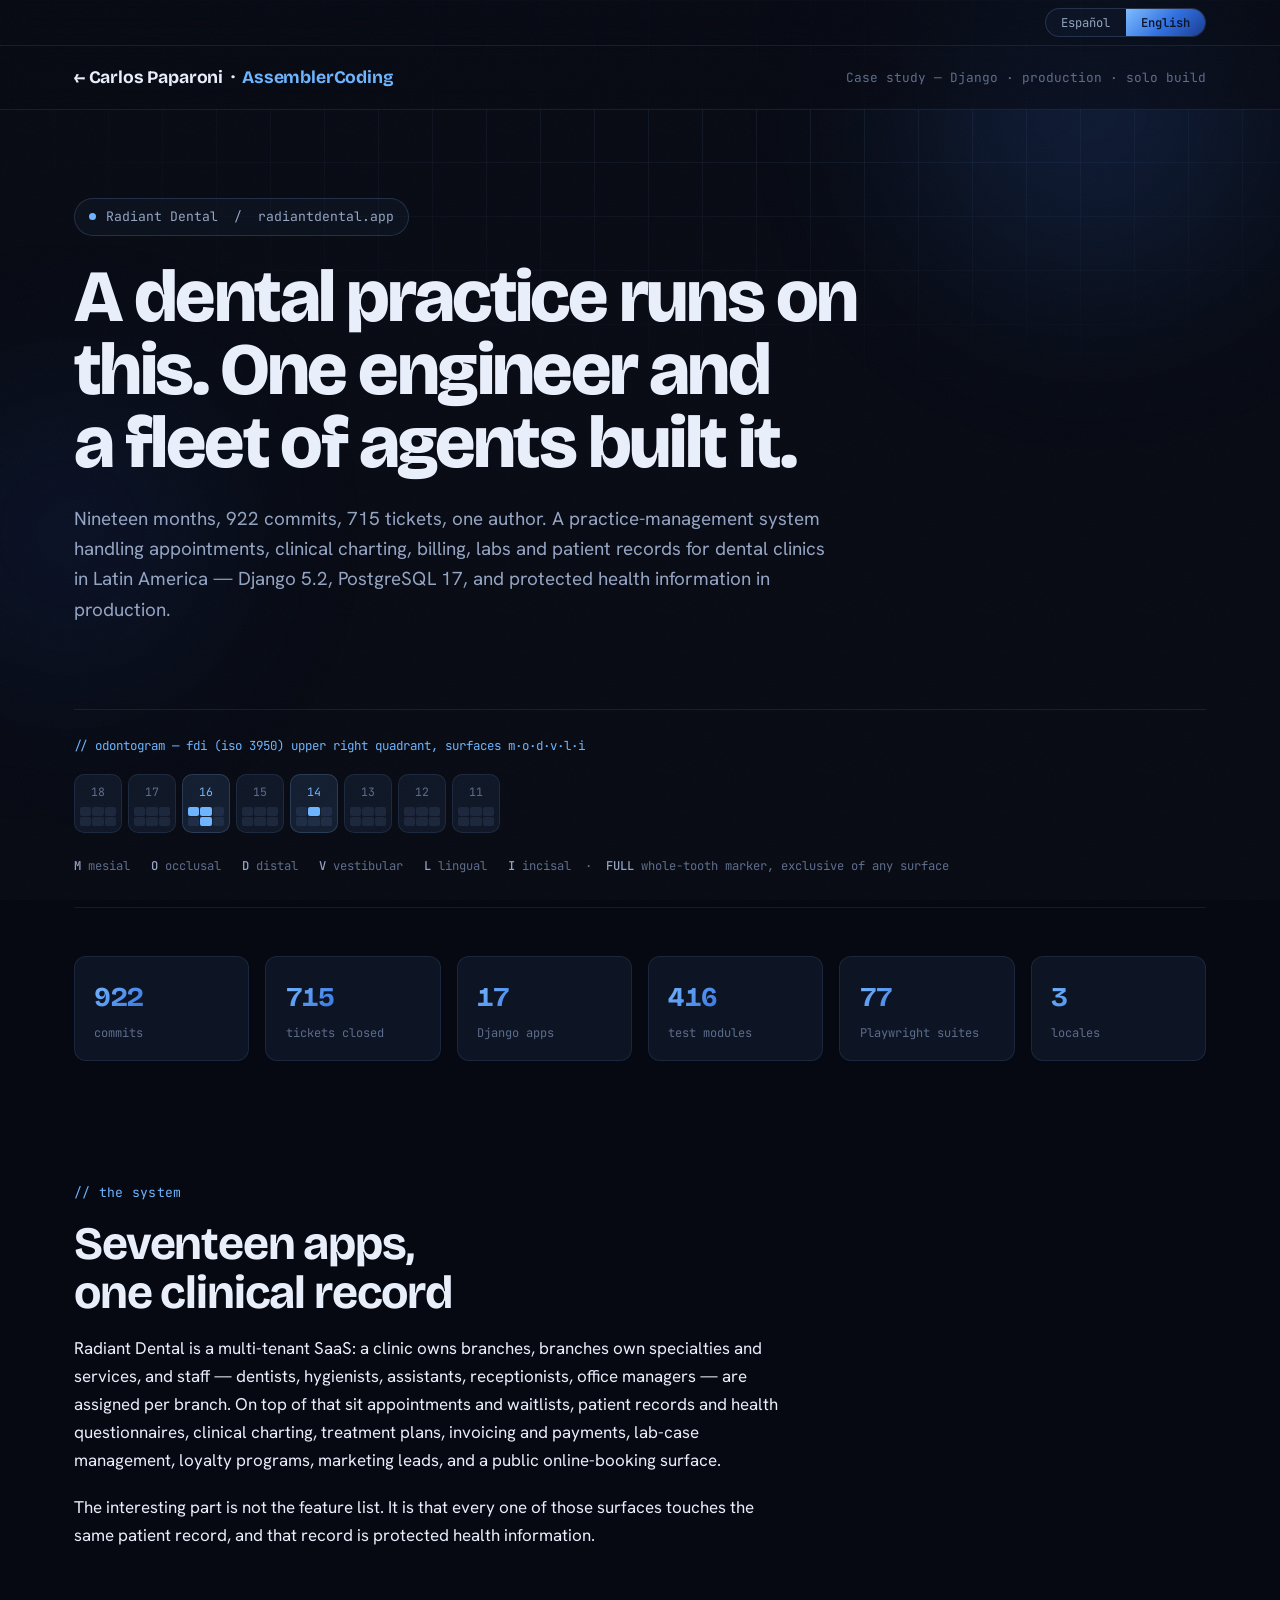
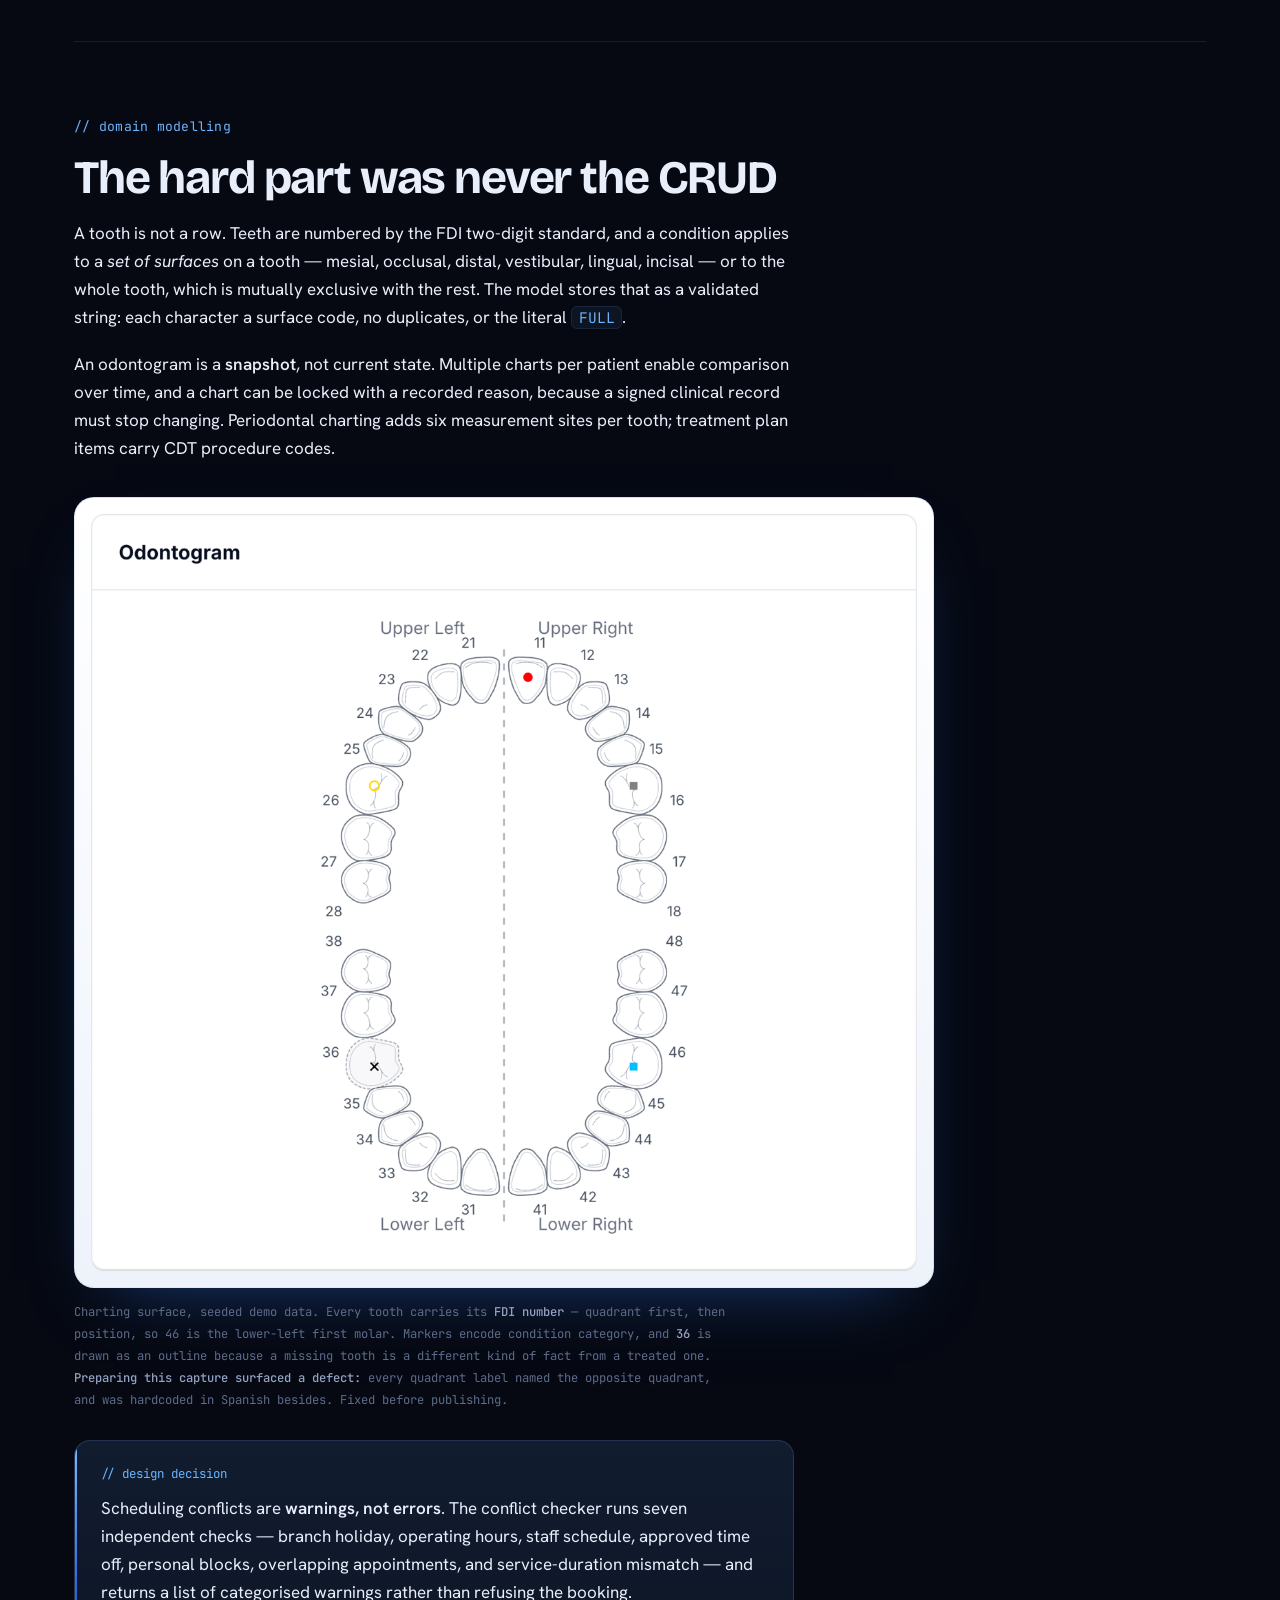
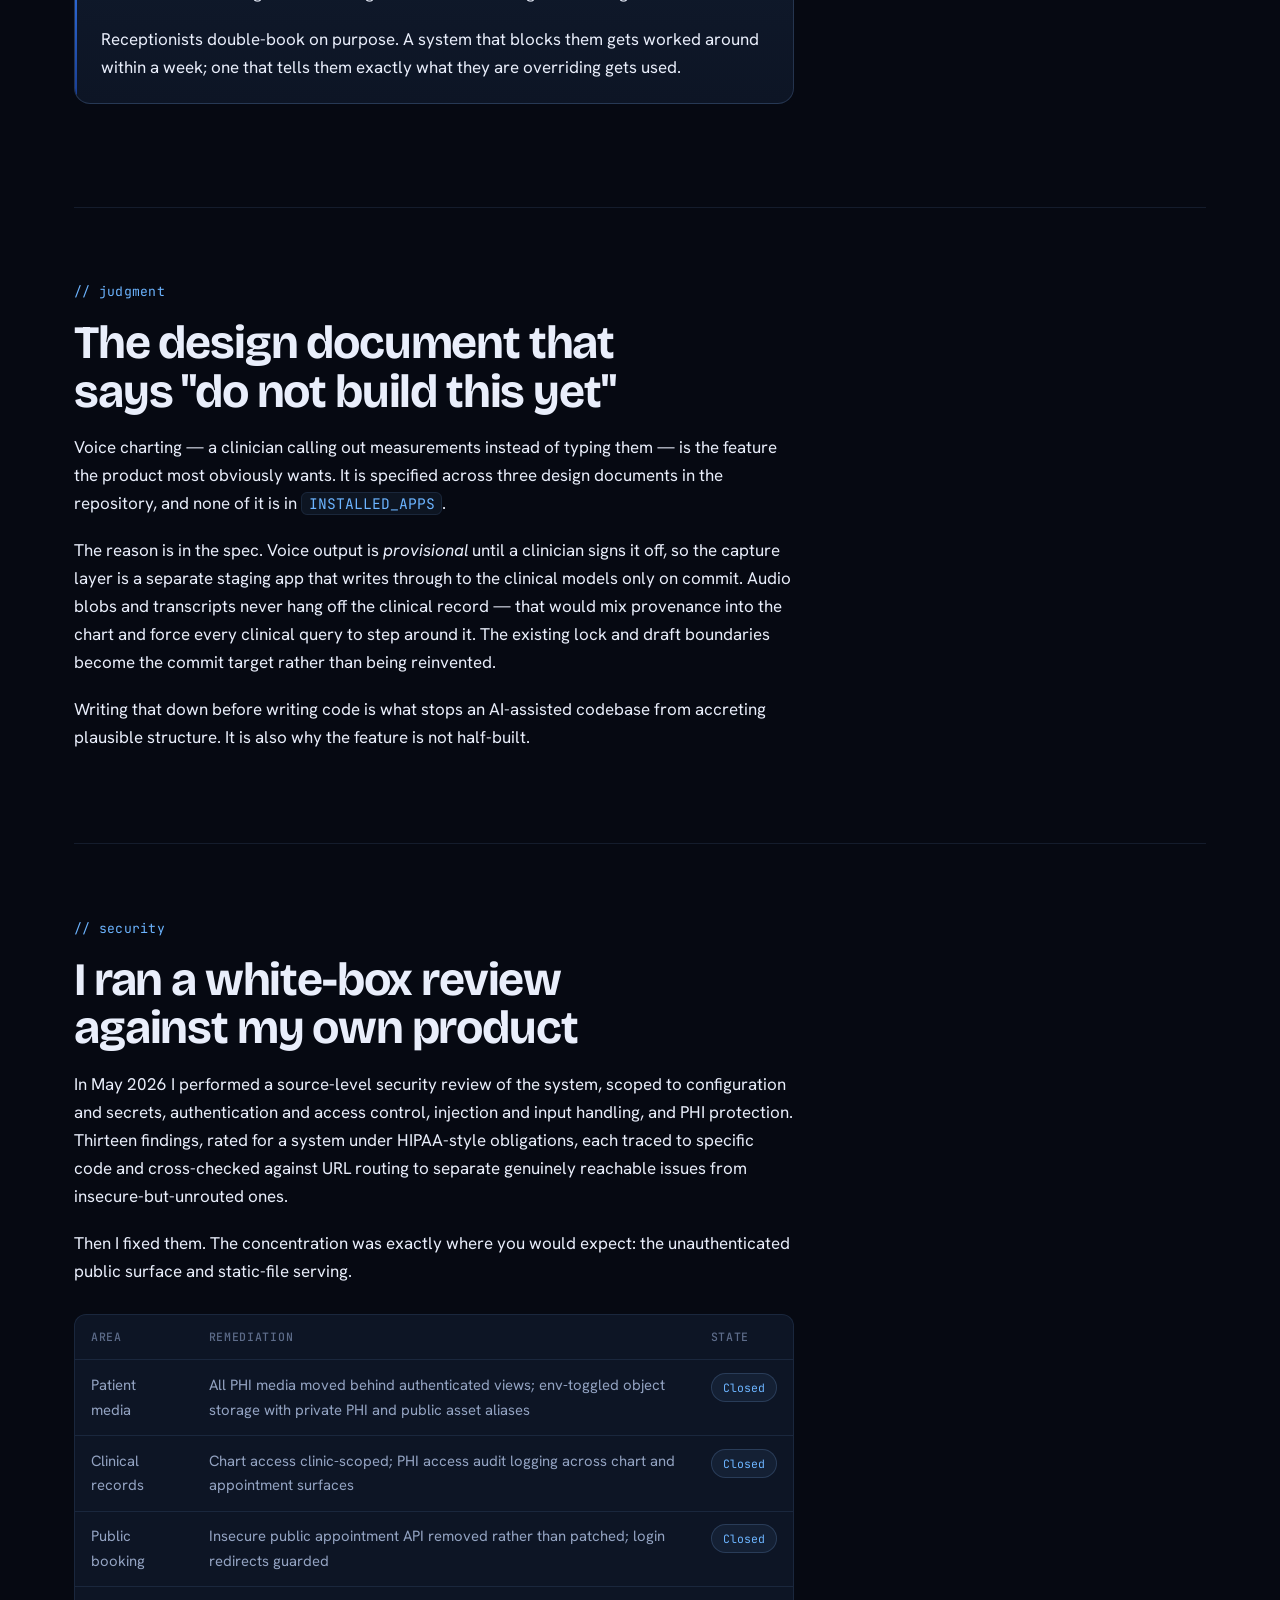
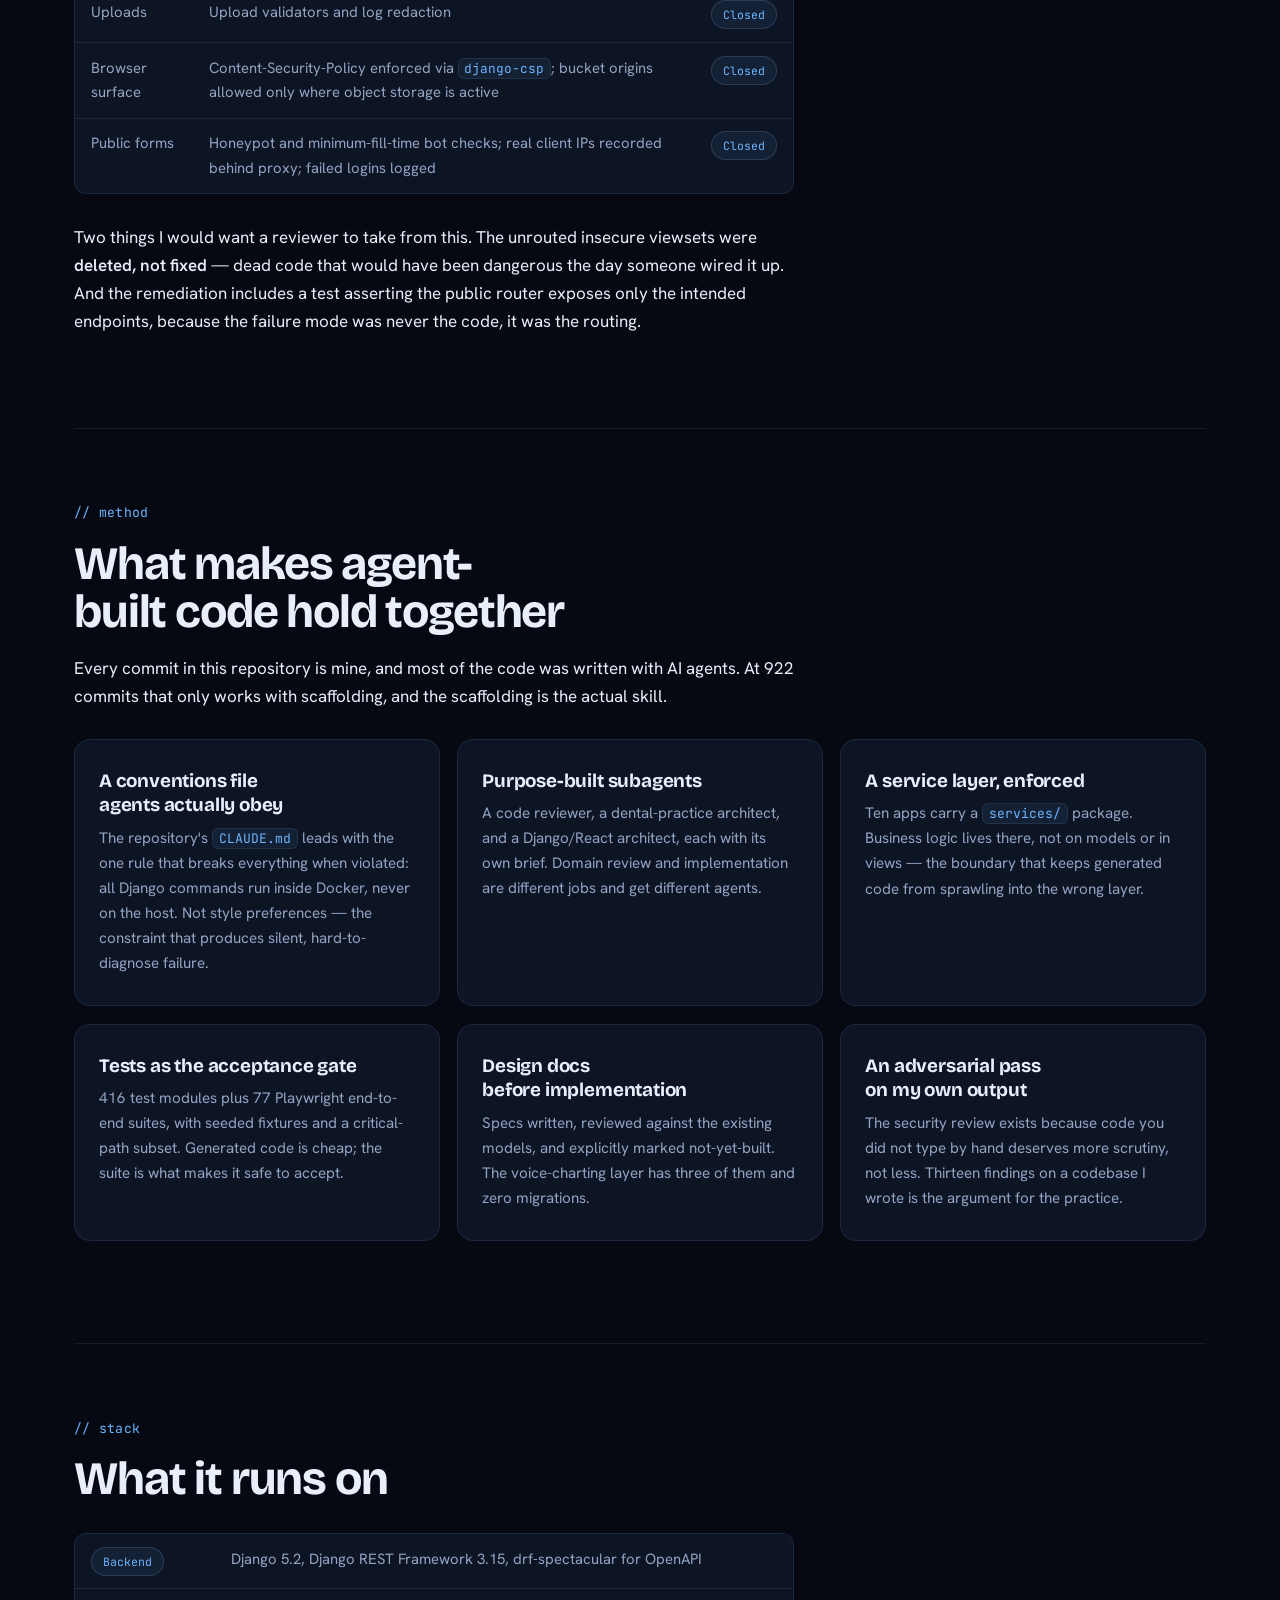
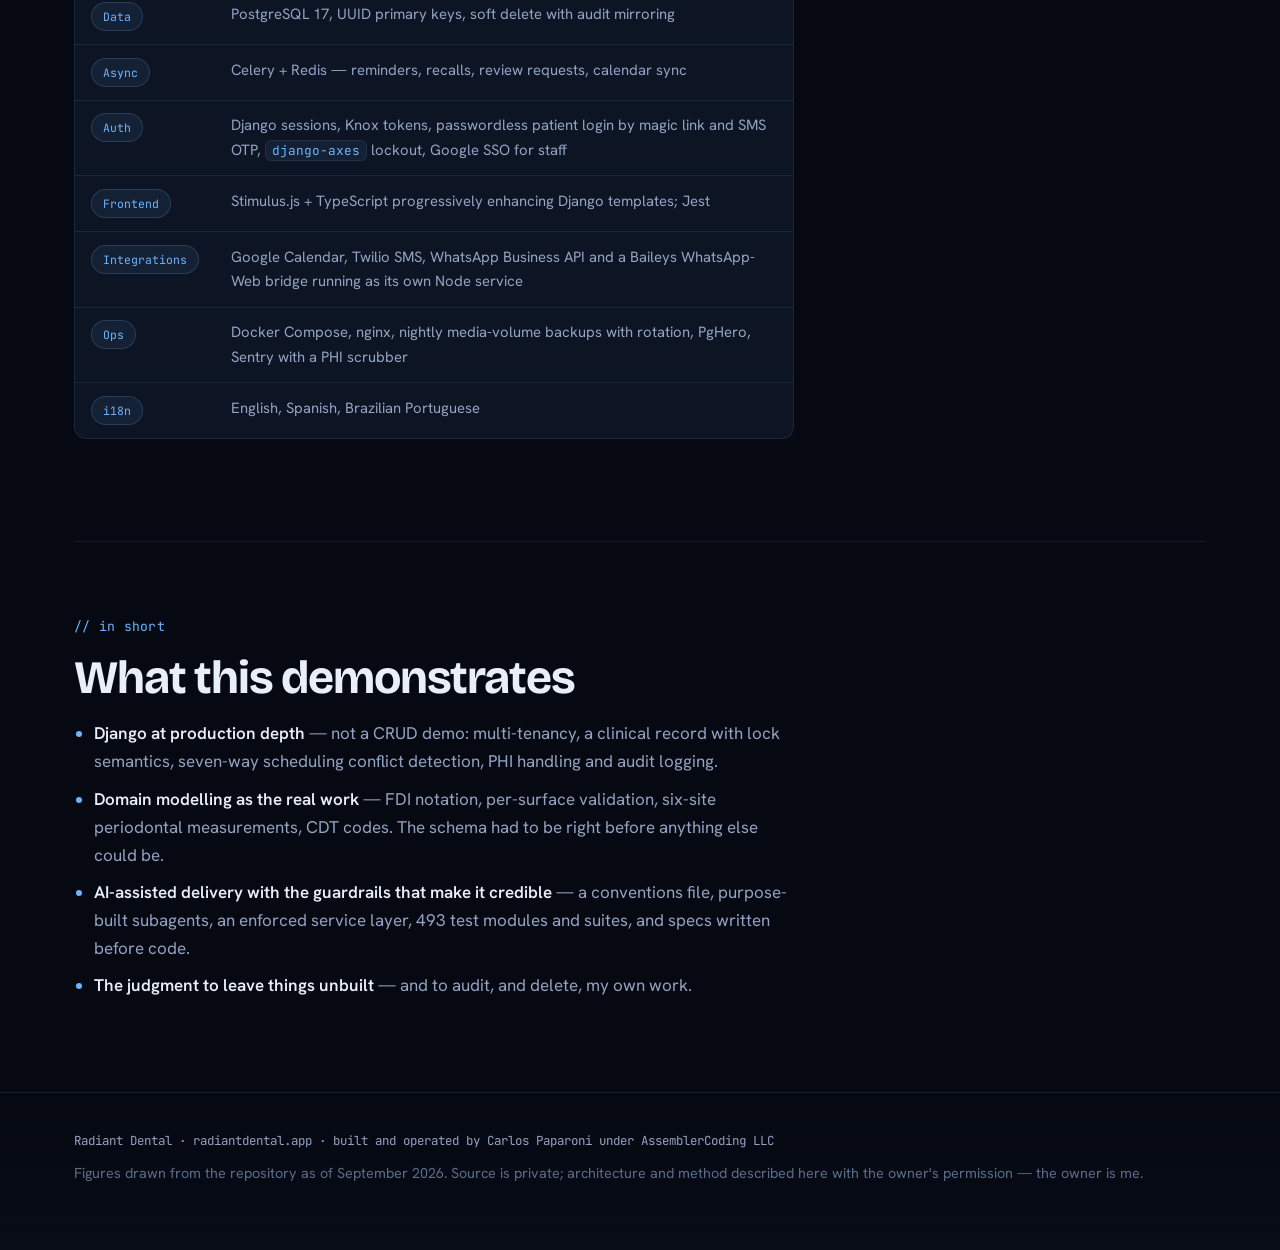
==== commit 8ad02b4c: "Restyle on the AssemblerCoding system; unify hero measure; update trajectory" ====
--- a/radiant-dental/index.html
+++ b/radiant-dental/index.html
@@ -6,7 +6,8 @@
 <title>Radiant Dental — Caso de estudio · Carlos Paparoni</title>
 <meta name="description" content="Sistema de gestión de clínicas dentales en producción: Django 5.2, 922 commits, 17 apps, construido en solitario con agentes de IA.">
 <link rel="icon" href="data:image/svg+xml,%3Csvg%20xmlns%3D%22http%3A//www.w3.org/2000/svg%22%20viewBox%3D%220%200%20100%20100%22%3E%3Ctext%20y%3D%22.9em%22%20font-size%3D%2290%22%3E%F0%9F%A6%B7%3C/text%3E%3C/svg%3E">
-<meta name="color-scheme" content="light dark">
+<meta name="color-scheme" content="dark">
+<meta name="theme-color" content="#060912">
 <meta property="og:title" content="Radiant Dental — Caso de estudio · Carlos Paparoni">
 <meta property="og:description" content="Sistema de gestión de clínicas dentales en producción: Django 5.2, 922 commits, 17 apps, construido en solitario con agentes de IA.">
 <meta property="og:type" content="website">
@@ -14,175 +15,14 @@
 (function(){var l=null;try{l=localStorage.getItem("cp-lang")||localStorage.getItem("cs-lang")||localStorage.getItem("rd-lang");}catch(e){}
 document.documentElement.setAttribute("data-lang",l||((navigator.language||"es").toLowerCase().indexOf("es")===0?"es":"en"));})();
 </script>
+<link rel="preconnect" href="https://fonts.googleapis.com">
+<link rel="preconnect" href="https://fonts.gstatic.com" crossorigin>
+<link rel="stylesheet" href="https://fonts.googleapis.com/css2?family=Bricolage+Grotesque:opsz,wght@12..96,400;12..96,600;12..96,700;12..96,800&family=Hanken+Grotesk:wght@400;500;600;700&family=JetBrains+Mono:wght@400;500;600&display=swap">
+<link rel="stylesheet" href="/assets/site.css">
 </head>
 <body>
-<link rel="preconnect" href="https://fonts.googleapis.com">
-<link rel="preconnect" href="https://fonts.gstatic.com" crossorigin>
-<link rel="stylesheet" href="https://fonts.googleapis.com/css2?family=IBM+Plex+Mono:wght@400;500;600&family=IBM+Plex+Sans:wght@400;500;600&family=IBM+Plex+Serif:ital,wght@0,400;0,600;1,400&display=swap">
-<style>
-:root{
-  --ground:#F7F8F6; --surface:#FFFFFF; --surface-2:#EDF1EF;
-  --ink:#16211F; --ink-2:#41504C; --ink-3:#6E7C79;
-  --rule:#D9E0DD; --rule-soft:#E7ECEA;
-  --accent:#0E6B62; --accent-ink:#0A544D; --accent-soft:#D6E7E3;
-  --flag:#A2472C; --flag-soft:#F0DED7;
-  --shadow:0 1px 2px rgba(22,33,31,.05), 0 8px 24px -16px rgba(22,33,31,.25);
-}
-@media (prefers-color-scheme:dark){
-  :root:not([data-theme="light"]){
-    --ground:#0D1413; --surface:#16211F; --surface-2:#1D2A28;
-    --ink:#E6EEEB; --ink-2:#B2C1BD; --ink-3:#849490;
-    --rule:#2A3A37; --rule-soft:#21302D;
-    --accent:#6FC7B9; --accent-ink:#9BDDD2; --accent-soft:#1B3733;
-    --flag:#E09B7C; --flag-soft:#3A2119;
-    --shadow:0 1px 2px rgba(0,0,0,.4), 0 8px 24px -16px rgba(0,0,0,.8);
-  }
-}
-:root[data-theme="dark"]{
-  --ground:#0D1413; --surface:#16211F; --surface-2:#1D2A28;
-  --ink:#E6EEEB; --ink-2:#B2C1BD; --ink-3:#849490;
-  --rule:#2A3A37; --rule-soft:#21302D;
-  --accent:#6FC7B9; --accent-ink:#9BDDD2; --accent-soft:#1B3733;
-  --flag:#E09B7C; --flag-soft:#3A2119;
-  --shadow:0 1px 2px rgba(0,0,0,.4), 0 8px 24px -16px rgba(0,0,0,.8);
-}
-*{box-sizing:border-box}
-html{ -webkit-text-size-adjust:100% }
-body{
-  margin:0; background:var(--ground); color:var(--ink);
-  font-family:"IBM Plex Sans",-apple-system,BlinkMacSystemFont,"Segoe UI",sans-serif;
-  font-size:17px; line-height:1.65; -webkit-font-smoothing:antialiased;
-}
-.wrap{max-width:1080px; margin:0 auto; padding:0 28px}
-.col{max-width:640px}
-h1,h2,h3{font-family:"IBM Plex Serif",Georgia,serif; text-wrap:balance; margin:0}
-h1{font-size:clamp(2.4rem,5.4vw,3.6rem); font-weight:600; line-height:1.08; letter-spacing:-.015em}
-h2{font-size:clamp(1.5rem,2.6vw,1.95rem); font-weight:600; line-height:1.2; letter-spacing:-.01em}
-h3{font-size:1.08rem; font-weight:600; line-height:1.35}
-p{margin:0 0 1.1em}
-a{color:var(--accent-ink); text-underline-offset:3px; text-decoration-thickness:1px}
-a:focus-visible,.tooth:focus-visible{outline:2px solid var(--accent); outline-offset:3px; border-radius:2px}
-strong{font-weight:600; color:var(--ink)}
-.eyebrow{
-  font-family:"IBM Plex Mono",ui-monospace,monospace; font-size:.68rem; font-weight:500;
-  letter-spacing:.16em; text-transform:uppercase; color:var(--ink-3);
-  display:flex; align-items:center; gap:.7em; margin:0 0 1.1rem;
-}
-.eyebrow::after{content:""; flex:1; height:1px; background:var(--rule)}
-.lede{font-size:1.2rem; line-height:1.55; color:var(--ink-2)}
-
-/* ---- header ---- */
-header{border-bottom:1px solid var(--rule); background:var(--surface)}
-.head-inner{display:flex; flex-wrap:wrap; gap:12px; align-items:baseline; justify-content:space-between; padding:20px 0}
-.mark{font-family:"IBM Plex Mono",monospace; font-size:.74rem; letter-spacing:.18em; text-transform:uppercase; color:var(--ink-2)}
-.mark b{color:var(--accent-ink); font-weight:600}
-.head-meta{font-family:"IBM Plex Mono",monospace; font-size:.72rem; color:var(--ink-3); letter-spacing:.04em}
-
-/* ---- hero ---- */
-.hero{padding:76px 0 8px}
-.hero h1{margin-bottom:22px}
-.hero .lede{max-width:600px}
-.byline{
-  font-family:"IBM Plex Mono",monospace; font-size:.74rem; letter-spacing:.1em;
-  text-transform:uppercase; color:var(--ink-3); margin-bottom:26px;
-}
-
-/* ---- odontogram strip ---- */
-.chart{margin:52px 0 0; padding:26px 0 30px; border-top:1px solid var(--rule); border-bottom:1px solid var(--rule)}
-.chart-cap{
-  font-family:"IBM Plex Mono",monospace; font-size:.68rem; letter-spacing:.14em;
-  text-transform:uppercase; color:var(--ink-3); margin-bottom:18px;
-}
-.arch{display:flex; gap:6px; overflow-x:auto; padding-bottom:6px}
-.tooth{
-  flex:0 0 auto; width:46px; border:1px solid var(--rule); border-radius:3px;
-  background:var(--surface); padding:6px 0 5px; text-align:center;
-  font-family:"IBM Plex Mono",monospace; opacity:0; transform:translateY(6px);
-  animation:rise .5s cubic-bezier(.2,.7,.3,1) forwards;
-}
-@keyframes rise{to{opacity:1; transform:none}}
-@media (prefers-reduced-motion:reduce){.tooth{animation:none; opacity:1; transform:none}}
-.fdi{display:block; font-size:.7rem; color:var(--ink-3); letter-spacing:.06em}
-.surf{display:grid; grid-template-columns:repeat(3,1fr); gap:1px; margin:5px 4px 0}
-.surf i{height:9px; background:var(--surface-2); border-radius:1px; font-style:normal}
-.tooth.marked{border-color:var(--accent); background:var(--accent-soft)}
-.tooth.marked .fdi{color:var(--accent-ink)}
-.tooth.marked i.on{background:var(--accent)}
-.legend{
-  margin-top:16px; font-family:"IBM Plex Mono",monospace; font-size:.7rem;
-  color:var(--ink-3); line-height:1.8;
-}
-.legend b{color:var(--ink-2); font-weight:500}
-
-/* ---- stats ---- */
-.stats{display:grid; grid-template-columns:repeat(auto-fit,minmax(148px,1fr)); gap:1px; background:var(--rule); border:1px solid var(--rule); border-radius:4px; overflow:hidden; margin:44px 0}
-.stat{background:var(--surface); padding:18px 20px}
-.stat .n{font-family:"IBM Plex Mono",monospace; font-size:1.5rem; font-weight:600; color:var(--ink); font-variant-numeric:tabular-nums; letter-spacing:-.02em}
-.stat .l{font-family:"IBM Plex Mono",monospace; font-size:.66rem; letter-spacing:.12em; text-transform:uppercase; color:var(--ink-3); margin-top:4px}
-
-section{padding:46px 0}
-section + section{border-top:1px solid var(--rule-soft)}
-
-.note{
-  border-left:2px solid var(--accent); background:var(--surface); padding:16px 20px;
-  margin:26px 0; border-radius:0 4px 4px 0; box-shadow:var(--shadow);
-}
-.note p:last-child{margin-bottom:0}
-.note .h{font-family:"IBM Plex Mono",monospace; font-size:.68rem; letter-spacing:.14em; text-transform:uppercase; color:var(--accent-ink); margin-bottom:8px}
-
-.tblwrap{overflow-x:auto; margin:26px 0}
-table{border-collapse:collapse; width:100%; font-size:.92rem; min-width:520px}
-th,td{text-align:left; padding:10px 14px; border-bottom:1px solid var(--rule-soft); vertical-align:top}
-th{font-family:"IBM Plex Mono",monospace; font-size:.66rem; letter-spacing:.12em; text-transform:uppercase; color:var(--ink-3); font-weight:500; border-bottom:1px solid var(--rule)}
-td code{font-family:"IBM Plex Mono",monospace; font-size:.84em; color:var(--ink-2)}
-.chip{
-  display:inline-block; font-family:"IBM Plex Mono",monospace; font-size:.64rem;
-  letter-spacing:.1em; text-transform:uppercase; padding:2px 7px; border-radius:2px;
-  background:var(--accent-soft); color:var(--accent-ink); white-space:nowrap;
-}
-.chip.flag{background:var(--flag-soft); color:var(--flag)}
-
-ul.tight{margin:0 0 1.1em; padding-left:1.1em}
-ul.tight li{margin-bottom:.5em}
-ul.tight li::marker{color:var(--accent)}
-
-.pair{display:grid; grid-template-columns:repeat(auto-fit,minmax(250px,1fr)); gap:26px; margin:26px 0}
-.card{background:var(--surface); border:1px solid var(--rule); border-radius:4px; padding:20px 22px; box-shadow:var(--shadow)}
-.card h3{margin-bottom:8px}
-.card p{font-size:.94rem; color:var(--ink-2); margin-bottom:0}
-
-
-.figure{max-width:820px; margin:34px 0 10px}
-.plate{
-  background:#FFFFFF; border:1px solid var(--rule); border-radius:5px;
-  padding:14px; box-shadow:var(--shadow); line-height:0;
-}
-.plate img{width:100%; height:auto; display:block; border-radius:2px}
-.figcap{
-  font-family:"IBM Plex Mono",monospace; font-size:.7rem; line-height:1.7;
-  color:var(--ink-3); margin-top:12px; letter-spacing:.02em; max-width:640px;
-}
-.figcap b{color:var(--ink-2); font-weight:500}
-footer{border-top:1px solid var(--rule); padding:34px 0 60px; color:var(--ink-3); font-size:.88rem}
-footer .mono{font-family:"IBM Plex Mono",monospace; font-size:.72rem; letter-spacing:.06em}
-
-.langbar{position:sticky; top:0; z-index:40; background:var(--surface); border-bottom:1px solid var(--rule)}
-.langbar .wrap{display:flex; justify-content:flex-end; padding:8px 28px}
-.langset{display:inline-flex; border:1px solid var(--rule); border-radius:3px; overflow:hidden}
-.langset button{
-  font-family:"IBM Plex Mono",monospace; font-size:.68rem; letter-spacing:.14em;
-  text-transform:uppercase; padding:5px 12px; border:0; cursor:pointer;
-  background:var(--surface); color:var(--ink-3); transition:background .15s, color .15s;
-}
-.langset button + button{border-left:1px solid var(--rule)}
-.langset button:hover{color:var(--ink)}
-.langset button[aria-pressed="true"]{background:var(--accent); color:#fff}
-:root:not([data-lang="en"]) [data-langblock="en"]{display:none}
-:root[data-lang="en"] [data-langblock="es"]{display:none}
-@media (prefers-reduced-motion:reduce){.langset button{transition:none}}
-.mark .home{color:inherit; text-decoration:none}
-.mark .home:hover{color:var(--accent-ink)}
-</style>
+<div class="page-bg"><div class="grid-lines"></div><div class="glow glow-a"></div><div class="glow glow-b"></div></div>
+<div class="grain" aria-hidden="true"></div>
 
 <div class="langbar">
   <div class="wrap">
--- a/assets/site.css
+++ b/assets/site.css
@@ -0,0 +1,238 @@
+/* ============================================================
+   carlos.assemblercoding.com
+   Visual system inherited from assemblercoding.com — dark,
+   technical, AI-native studio. Single-theme by intent.
+   ============================================================ */
+
+:root{
+  --ink:#060912; --ink-2:#080d18; --panel:#0d1525; --panel-2:#111c2f;
+  --line:rgba(120,160,220,.13); --line-2:rgba(120,160,220,.22);
+  --sky:#6cb4ff; --azure:#3b82f6; --royal:#2563eb; --deep:#173a8f;
+  --text:#e9eefb; --muted:#93a3c2; --faint:#5d6c8a;
+  --grad:linear-gradient(135deg,#7cbcff 0%,#2f6fe0 52%,#173a8f 100%);
+  --grad-soft:linear-gradient(135deg,rgba(124,188,255,.16),rgba(23,58,143,.12));
+  --maxw:1180px; --r:16px; --ease:cubic-bezier(.2,.7,.2,1);
+  --font-display:"Bricolage Grotesque","Hanken Grotesk",sans-serif;
+  --font-body:"Hanken Grotesk",system-ui,sans-serif;
+  --font-mono:"JetBrains Mono",ui-monospace,monospace;
+}
+
+*{box-sizing:border-box; margin:0; padding:0}
+html{scroll-behavior:smooth; -webkit-text-size-adjust:100%}
+body{
+  font-family:var(--font-body); background:var(--ink); color:var(--text);
+  line-height:1.65; font-size:17px; -webkit-font-smoothing:antialiased; overflow-x:hidden;
+}
+::selection{background:rgba(108,180,255,.28)}
+a{color:var(--sky); text-decoration:none}
+a:hover{color:#9cc6ff}
+a:focus-visible,button:focus-visible{outline:2px solid var(--sky); outline-offset:3px; border-radius:4px}
+strong{font-weight:600; color:var(--text)}
+em{color:var(--text)}
+
+/* grain + ambient glow, straight from the studio site */
+.grain{
+  position:fixed; inset:0; z-index:100; pointer-events:none;
+  opacity:.035; mix-blend-mode:screen;
+  background-image:url("data:image/svg+xml,%3Csvg xmlns='http://www.w3.org/2000/svg' width='160' height='160'%3E%3Cfilter id='n'%3E%3CfeTurbulence type='fractalNoise' baseFrequency='.85' numOctaves='2'/%3E%3C/filter%3E%3Crect width='100%25' height='100%25' filter='url(%23n)'/%3E%3C/svg%3E");
+}
+.page-bg{position:fixed; inset:0; z-index:-1; pointer-events:none; overflow:hidden}
+.grid-lines{
+  position:absolute; inset:0;
+  background-image:linear-gradient(var(--line) 1px,transparent 1px),
+                   linear-gradient(90deg,var(--line) 1px,transparent 1px);
+  background-size:54px 54px;
+  -webkit-mask-image:radial-gradient(ellipse 90% 60% at 60% 0%,#000 0%,transparent 75%);
+          mask-image:radial-gradient(ellipse 90% 60% at 60% 0%,#000 0%,transparent 75%);
+}
+.glow{position:absolute; border-radius:50%; filter:blur(80px); opacity:.5}
+.glow-a{width:540px; height:540px; top:-160px; right:-80px;
+  background:radial-gradient(circle,rgba(47,111,224,.5),transparent 65%); animation:float 14s ease-in-out infinite}
+.glow-b{width:420px; height:420px; top:36%; left:-140px;
+  background:radial-gradient(circle,rgba(23,58,143,.55),transparent 65%); animation:float 18s ease-in-out infinite reverse}
+@keyframes float{0%,100%{transform:translate(0,0)} 50%{transform:translate(30px,-24px)}}
+@media (prefers-reduced-motion:reduce){.glow{animation:none} html{scroll-behavior:auto}}
+
+/* ---------- layout ---------- */
+.wrap{max-width:var(--maxw); margin:0 auto; padding:0 1.5rem}
+.col{max-width:720px}
+section{padding:4.6rem 0}
+section + section{border-top:1px solid var(--line)}
+
+h1,h2,h3{font-family:var(--font-display); text-wrap:balance}
+h1{font-weight:800; font-size:clamp(2.6rem,6vw,4.6rem); line-height:.99; letter-spacing:-.035em}
+h2{font-weight:700; font-size:clamp(1.9rem,4.2vw,2.9rem); line-height:1.05; letter-spacing:-.025em}
+h3{font-weight:700; font-size:1.18rem; line-height:1.3; letter-spacing:-.01em}
+h2{margin-bottom:1.05rem}
+h3{margin:2rem 0 .55rem}
+.card h3,.note .h + *{margin-top:0}
+.card h3{margin:0 0 .5rem}
+p{margin:0 0 1.1em}
+.lede{font-size:1.18rem; color:var(--muted); line-height:1.6}
+
+/* kicker — the studio's `// comment` device */
+.eyebrow{
+  font-family:var(--font-mono); font-size:.82rem; letter-spacing:.02em;
+  color:var(--sky); text-transform:lowercase; display:block; margin:0 0 1rem;
+}
+.eyebrow::before{content:"// "}
+
+/* ---------- header / nav ---------- */
+header{border-bottom:1px solid var(--line); background:rgba(6,9,18,.55); backdrop-filter:blur(14px)}
+.head-inner{display:flex; flex-wrap:wrap; gap:12px; align-items:center; justify-content:space-between; padding-block:1.05rem}
+.mark{font-family:var(--font-display); font-weight:700; font-size:1.1rem; letter-spacing:-.01em; color:var(--text); text-transform:none}
+.mark b{color:var(--sky); font-weight:700}
+.mark .home{color:inherit}
+.mark .home:hover{color:var(--sky)}
+.head-meta{font-family:var(--font-mono); font-size:.8rem; color:var(--faint)}
+
+/* ---------- hero ---------- */
+.hero{padding:5.5rem 0 1rem; position:relative; --measure:760px; --measure-display:860px}
+/* One measure for the whole hero block: headline, lede and trajectory share a
+   right edge so the column reads as deliberate rather than truncated. */
+.hero h1{margin-bottom:1.5rem; max-width:var(--measure-display)}
+.hero .lede,.hero .trajectory{max-width:var(--measure)}
+.byline{
+  display:inline-flex; align-items:center; gap:.6rem;
+  font-family:var(--font-mono); font-size:.82rem; color:var(--muted);
+  padding:.45rem .9rem; border:1px solid var(--line-2); border-radius:999px;
+  background:rgba(108,180,255,.04); margin-bottom:1.6rem; text-transform:none; letter-spacing:0;
+}
+.byline::before{
+  content:""; width:7px; height:7px; border-radius:50%; background:var(--sky);
+  box-shadow:0 0 0 0 rgba(108,180,255,.6); animation:pulse 2.2s infinite;
+}
+@keyframes pulse{0%{box-shadow:0 0 0 0 rgba(108,180,255,.55)}70%{box-shadow:0 0 0 8px rgba(108,180,255,0)}100%{box-shadow:0 0 0 0 rgba(108,180,255,0)}}
+@media (prefers-reduced-motion:reduce){.byline::before{animation:none}}
+
+.trajectory{
+  max-width:var(--measure,820px); font-family:var(--font-mono); font-size:.8rem; line-height:2.2;
+  color:var(--muted); margin:1.8rem 0 0; padding:1.1rem 0 0; border-top:1px solid var(--line);
+}
+.trajectory span{color:var(--faint); font-size:.72rem; letter-spacing:.1em; text-transform:uppercase}
+.trajectory .arrow{color:var(--sky); padding:0 .15em}
+.trajectory b{color:var(--text); font-weight:600}
+
+/* ---------- stats ---------- */
+.stats{display:grid; grid-template-columns:repeat(auto-fit,minmax(160px,1fr)); gap:1rem; margin:3rem 0}
+.stat{background:var(--panel); border:1px solid var(--line); border-radius:12px; padding:1.1rem 1.2rem;
+  transition:border-color .35s var(--ease), transform .35s var(--ease)}
+.stat:hover{border-color:var(--line-2); transform:translateY(-3px)}
+.stat .n{font-family:var(--font-display); font-weight:700; font-size:1.7rem; letter-spacing:-.02em;
+  background:var(--grad); -webkit-background-clip:text; background-clip:text;
+  -webkit-text-fill-color:transparent; color:transparent; font-variant-numeric:tabular-nums}
+.stat .l{font-family:var(--font-mono); font-size:.75rem; color:var(--faint); margin-top:.3rem; line-height:1.45}
+
+/* ---------- cards ---------- */
+.pair{display:grid; grid-template-columns:repeat(auto-fit,minmax(270px,1fr)); gap:1.1rem; margin:1.8rem 0}
+.card{
+  position:relative; overflow:hidden; padding:1.8rem 1.5rem; border-radius:var(--r);
+  background:var(--panel); border:1px solid var(--line);
+  transition:transform .35s var(--ease), border-color .35s var(--ease);
+}
+.card::after{content:""; position:absolute; inset:0; opacity:0; background:var(--grad-soft); transition:opacity .35s var(--ease)}
+.card:hover{transform:translateY(-5px); border-color:var(--line-2)}
+.card:hover::after{opacity:1}
+.card > *{position:relative}
+.card h3{margin-bottom:.5rem}
+.card h3 a{color:var(--text)}
+.card h3 a:hover{color:var(--sky)}
+.card p{color:var(--muted); font-size:.95rem; margin-bottom:0}
+.card:has(h3 a){background:linear-gradient(180deg,var(--panel-2),var(--panel))}
+.card:has(h3 a)::before{content:""; position:absolute; top:0; left:0; right:0; height:2px;
+  background:var(--grad); transform:scaleX(0); transform-origin:left; transition:transform .5s var(--ease); z-index:1}
+.card:has(h3 a):hover::before{transform:scaleX(1)}
+
+/* ---------- note / callout ---------- */
+.note{
+  position:relative; overflow:hidden; margin:1.8rem 0; padding:1.4rem 1.6rem;
+  border:1px solid var(--line-2); border-radius:var(--r);
+  background:linear-gradient(180deg,var(--panel-2),var(--panel));
+}
+.note::before{content:""; position:absolute; top:0; left:0; bottom:0; width:2px; background:var(--grad)}
+.note p:last-child{margin-bottom:0}
+.note .h{font-family:var(--font-mono); font-size:.78rem; color:var(--sky); text-transform:lowercase; margin-bottom:.6rem}
+.note .h::before{content:"// "}
+
+/* ---------- lists ---------- */
+ul.tight{margin:0 0 1.1em; padding-left:1.15em}
+ul.tight li{margin-bottom:.55em; color:var(--muted)}
+ul.tight li strong{color:var(--text)}
+ul.tight li::marker{color:var(--sky)}
+
+/* ---------- tables ---------- */
+.tblwrap{overflow-x:auto; margin:1.8rem 0; border:1px solid var(--line); border-radius:12px; background:var(--panel)}
+table{border-collapse:collapse; width:100%; font-size:.93rem; min-width:520px}
+th,td{text-align:left; padding:.8rem 1rem; border-bottom:1px solid var(--line); vertical-align:top; color:var(--muted)}
+tr:last-child td{border-bottom:0}
+th{font-family:var(--font-mono); font-size:.72rem; letter-spacing:.06em; text-transform:uppercase; color:var(--faint); font-weight:500}
+td strong{color:var(--text)}
+.chip{display:inline-block; font-family:var(--font-mono); font-size:.72rem; padding:.25rem .7rem;
+  border-radius:999px; background:rgba(108,180,255,.07); border:1px solid var(--line-2); color:var(--sky); white-space:nowrap}
+.chip.flag{background:rgba(254,188,46,.08); border-color:rgba(254,188,46,.28); color:#febc2e}
+
+/* ---------- code ---------- */
+.codewrap{margin:1.8rem 0; overflow-x:auto; border:1px solid var(--line-2); border-radius:var(--r);
+  background:linear-gradient(180deg,rgba(17,28,47,.9),rgba(8,13,24,.95));
+  box-shadow:0 40px 80px -40px rgba(0,0,0,.8)}
+pre{margin:0; padding:1.3rem 1.4rem; min-width:520px}
+code{font-family:var(--font-mono); font-size:.84rem; line-height:1.85; color:#c9d6ef}
+p code,li code,td code{background:rgba(108,180,255,.07); border:1px solid var(--line);
+  padding:.08em .45em; border-radius:6px; font-size:.86em; color:var(--sky)}
+pre code .c{color:var(--faint); font-style:normal}
+
+/* ---------- figure ---------- */
+.figure{max-width:860px; margin:2.2rem 0 .6rem}
+.plate{background:linear-gradient(180deg,#ffffff,#eef3fb); border:1px solid var(--line-2);
+  border-radius:20px; padding:1rem; line-height:0;
+  box-shadow:0 30px 70px -40px rgba(47,111,224,.6)}
+.plate img{width:100%; height:auto; display:block; border-radius:12px}
+.figcap{font-family:var(--font-mono); font-size:.76rem; line-height:1.8; color:var(--faint); margin-top:.9rem; max-width:660px}
+.figcap b{color:var(--muted); font-weight:500}
+
+/* ---------- odontogram strip (radiant dental hero) ---------- */
+.chart{margin:3rem 0 0; padding:1.6rem 0 1.8rem; border-top:1px solid var(--line); border-bottom:1px solid var(--line)}
+.chart-cap{font-family:var(--font-mono); font-size:.78rem; color:var(--sky); text-transform:lowercase; margin-bottom:1.1rem}
+.chart-cap::before{content:"// "}
+.arch{display:flex; gap:6px; overflow-x:auto; padding-bottom:6px}
+.tooth{flex:0 0 auto; width:48px; border:1px solid var(--line); border-radius:10px;
+  background:var(--panel); padding:.45rem 0 .4rem; text-align:center; font-family:var(--font-mono);
+  opacity:0; transform:translateY(6px); animation:rise .5s var(--ease) forwards}
+@keyframes rise{to{opacity:1; transform:none}}
+@media (prefers-reduced-motion:reduce){.tooth{animation:none; opacity:1; transform:none}}
+.fdi{display:block; font-size:.72rem; color:var(--faint)}
+.surf{display:grid; grid-template-columns:repeat(3,1fr); gap:1px; margin:.35rem .3rem 0}
+.surf i{height:9px; background:rgba(120,160,220,.12); border-radius:2px; font-style:normal}
+.tooth.marked{border-color:var(--line-2); background:var(--panel-2)}
+.tooth.marked .fdi{color:var(--sky)}
+.tooth.marked i.on{background:var(--sky)}
+.legend{margin-top:1rem; font-family:var(--font-mono); font-size:.76rem; color:var(--faint); line-height:1.9}
+.legend b{color:var(--muted); font-weight:500}
+
+/* ---------- contact ---------- */
+.contact{font-family:var(--font-mono); font-size:.92rem; margin-top:1.2rem; line-height:2}
+.fine{font-family:var(--font-mono); font-size:.76rem; color:var(--faint); margin-top:1rem}
+
+/* ---------- footer ---------- */
+footer{border-top:1px solid var(--line); padding:2.4rem 0 4rem; color:var(--faint); font-size:.9rem;
+  background:linear-gradient(180deg,transparent,rgba(8,13,24,.8))}
+footer .mono{font-family:var(--font-mono); font-size:.78rem; color:var(--muted)}
+footer p{margin-top:.7rem; margin-bottom:0}
+
+/* ---------- language switch ---------- */
+.langbar{position:sticky; top:0; z-index:60; background:rgba(6,9,18,.65); backdrop-filter:blur(14px); border-bottom:1px solid var(--line)}
+.langbar .wrap{display:flex; justify-content:flex-end; padding-block:.5rem}
+.langset{display:inline-flex; border:1px solid var(--line-2); border-radius:999px; overflow:hidden; background:rgba(108,180,255,.04)}
+.langset button{font-family:var(--font-mono); font-size:.76rem; padding:.35rem .95rem; border:0; cursor:pointer;
+  background:transparent; color:var(--muted); transition:background .25s var(--ease), color .25s var(--ease)}
+.langset button:hover{color:var(--text)}
+.langset button[aria-pressed="true"]{background:var(--grad); color:#06122b; font-weight:600}
+:root:not([data-lang="en"]) [data-langblock="en"]{display:none}
+:root[data-lang="en"] [data-langblock="es"]{display:none}
+
+@media (max-width:640px){
+  section{padding:3.2rem 0}
+  .hero{padding:3.4rem 0 .5rem}
+  pre,table{min-width:0}
+  .codewrap pre{padding:1rem}
+}
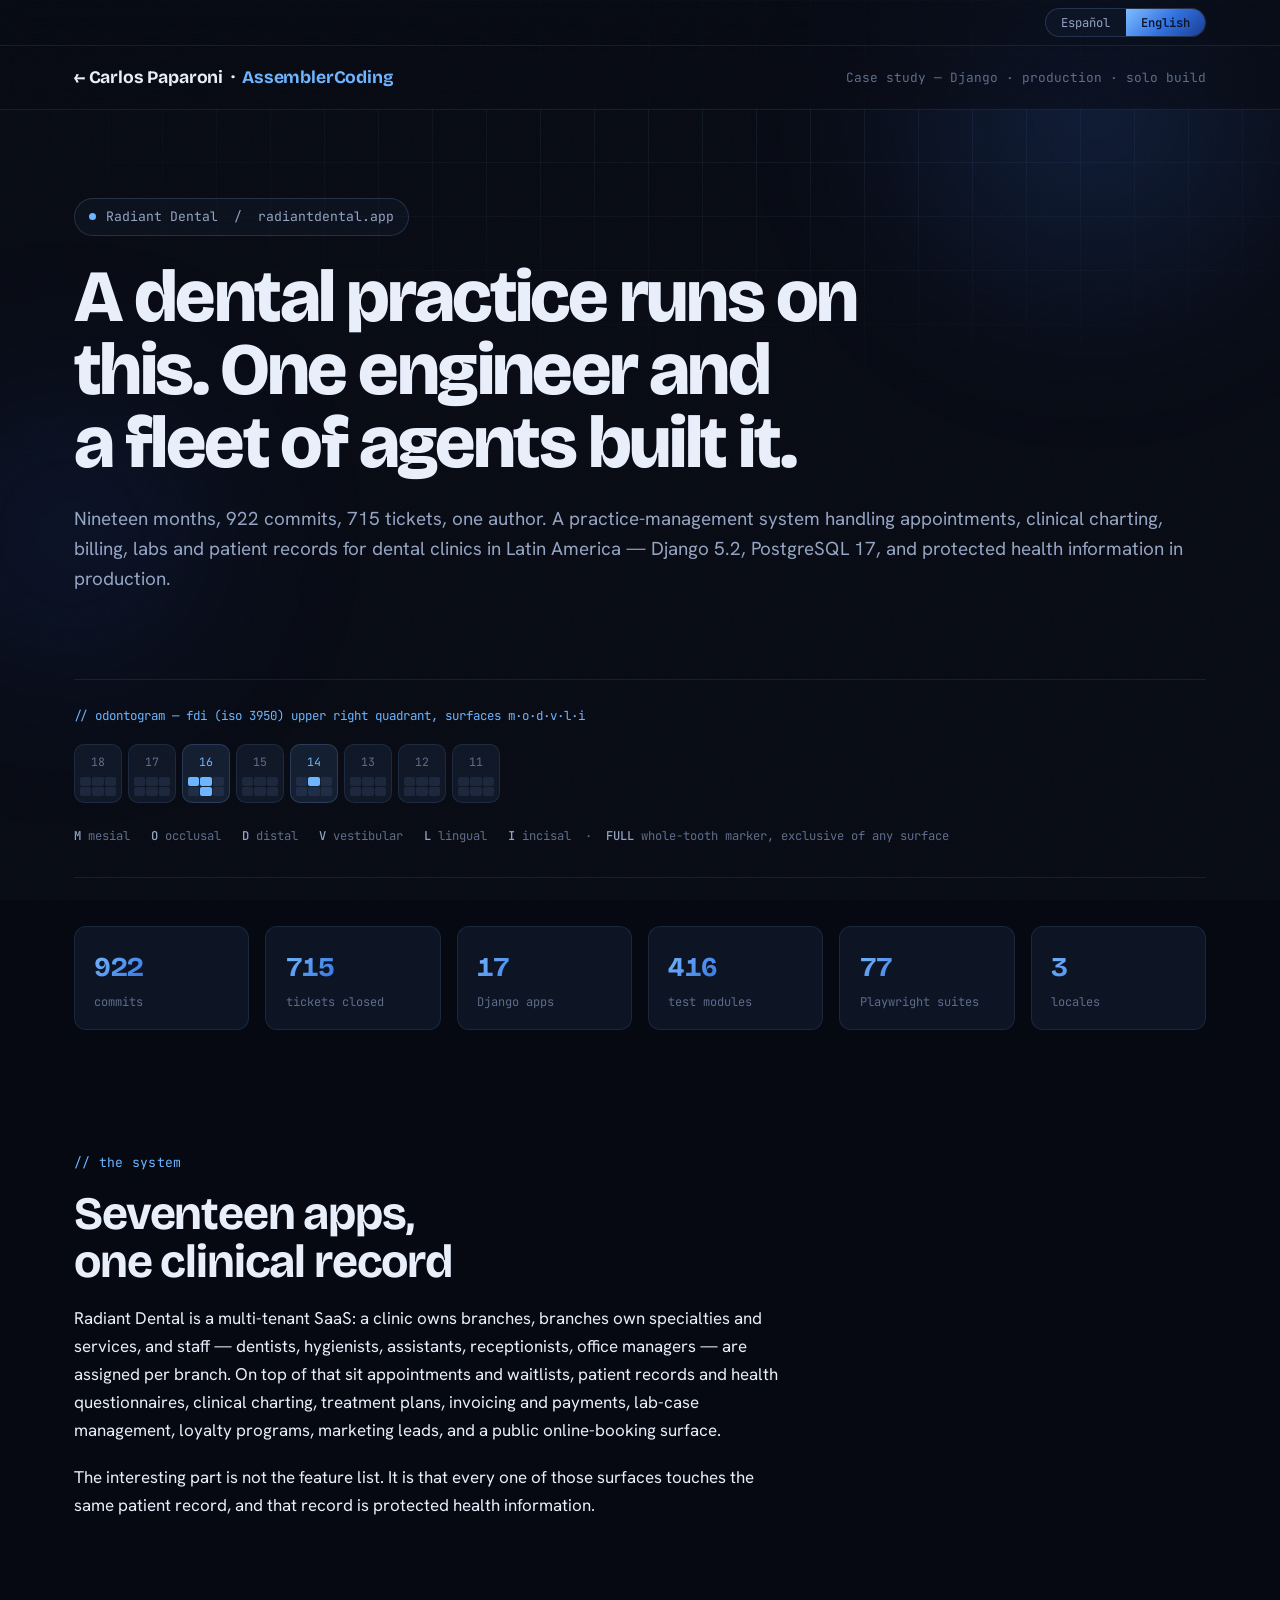
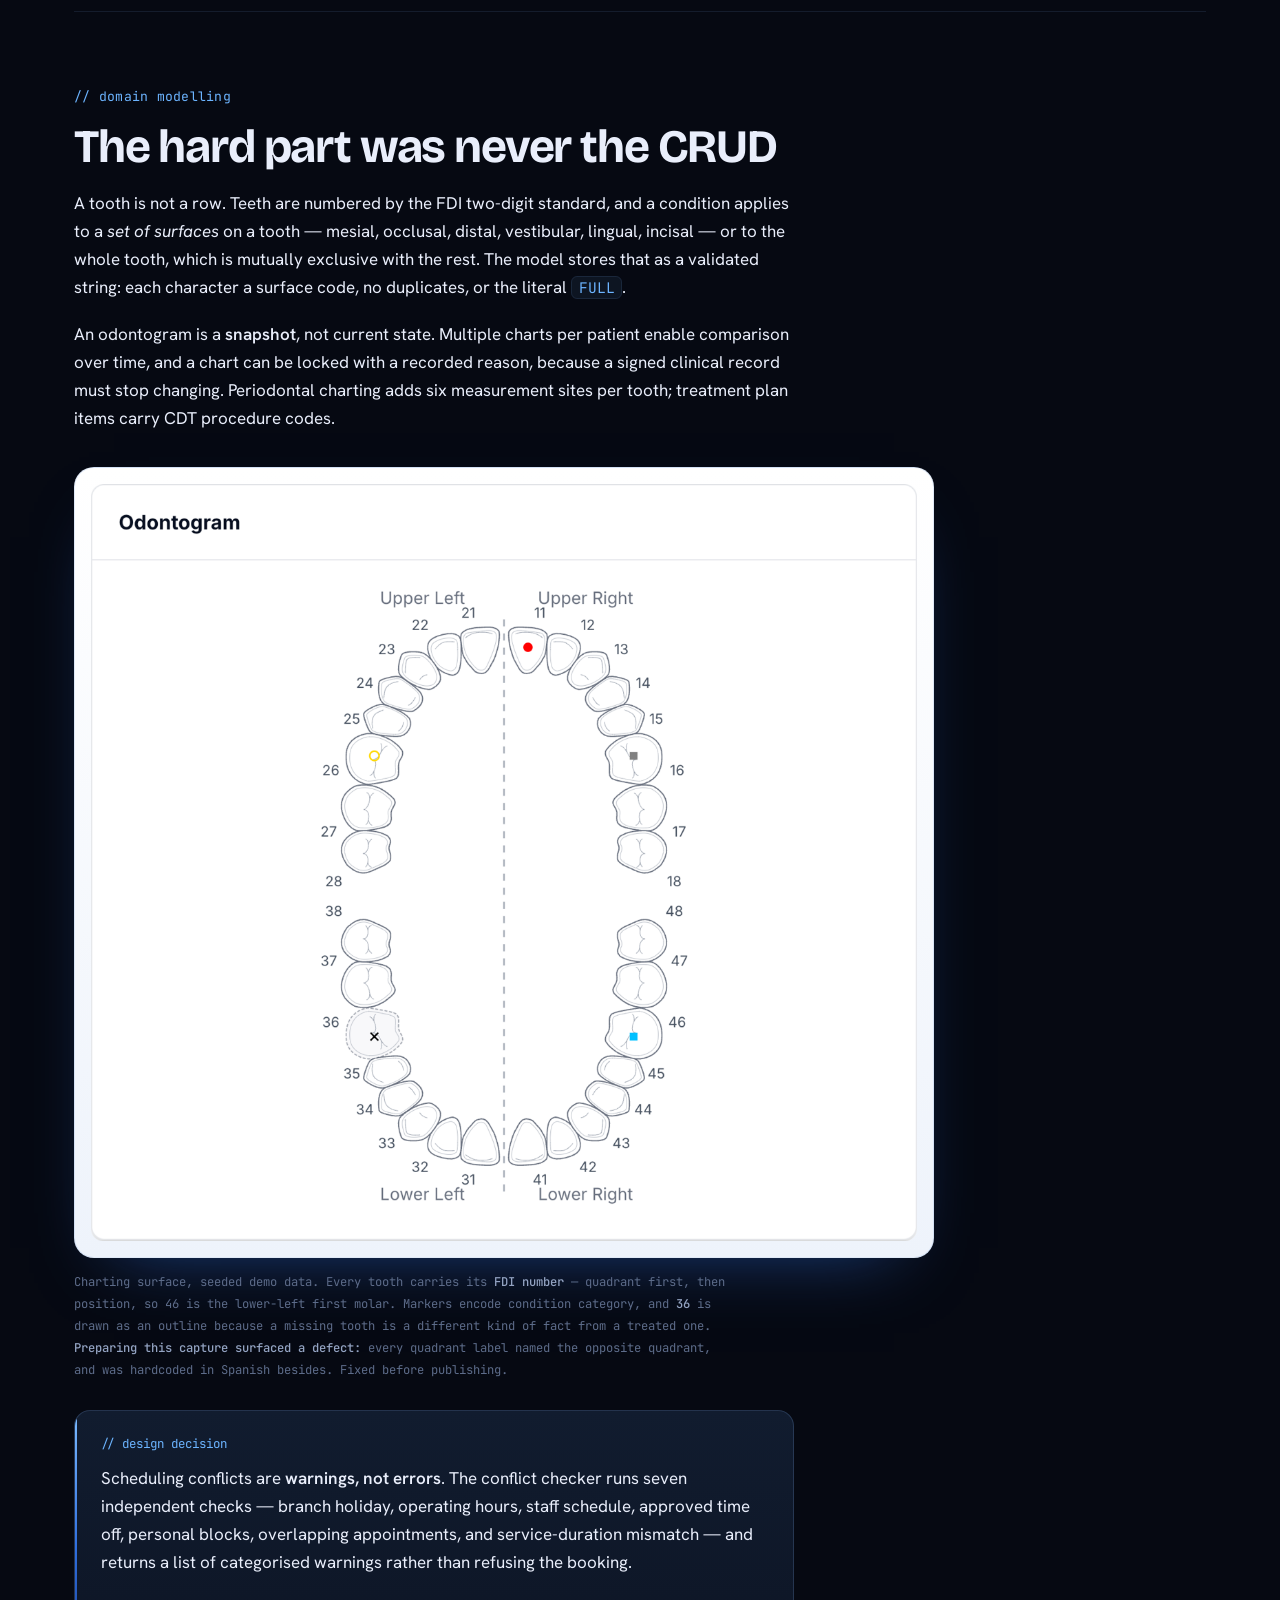
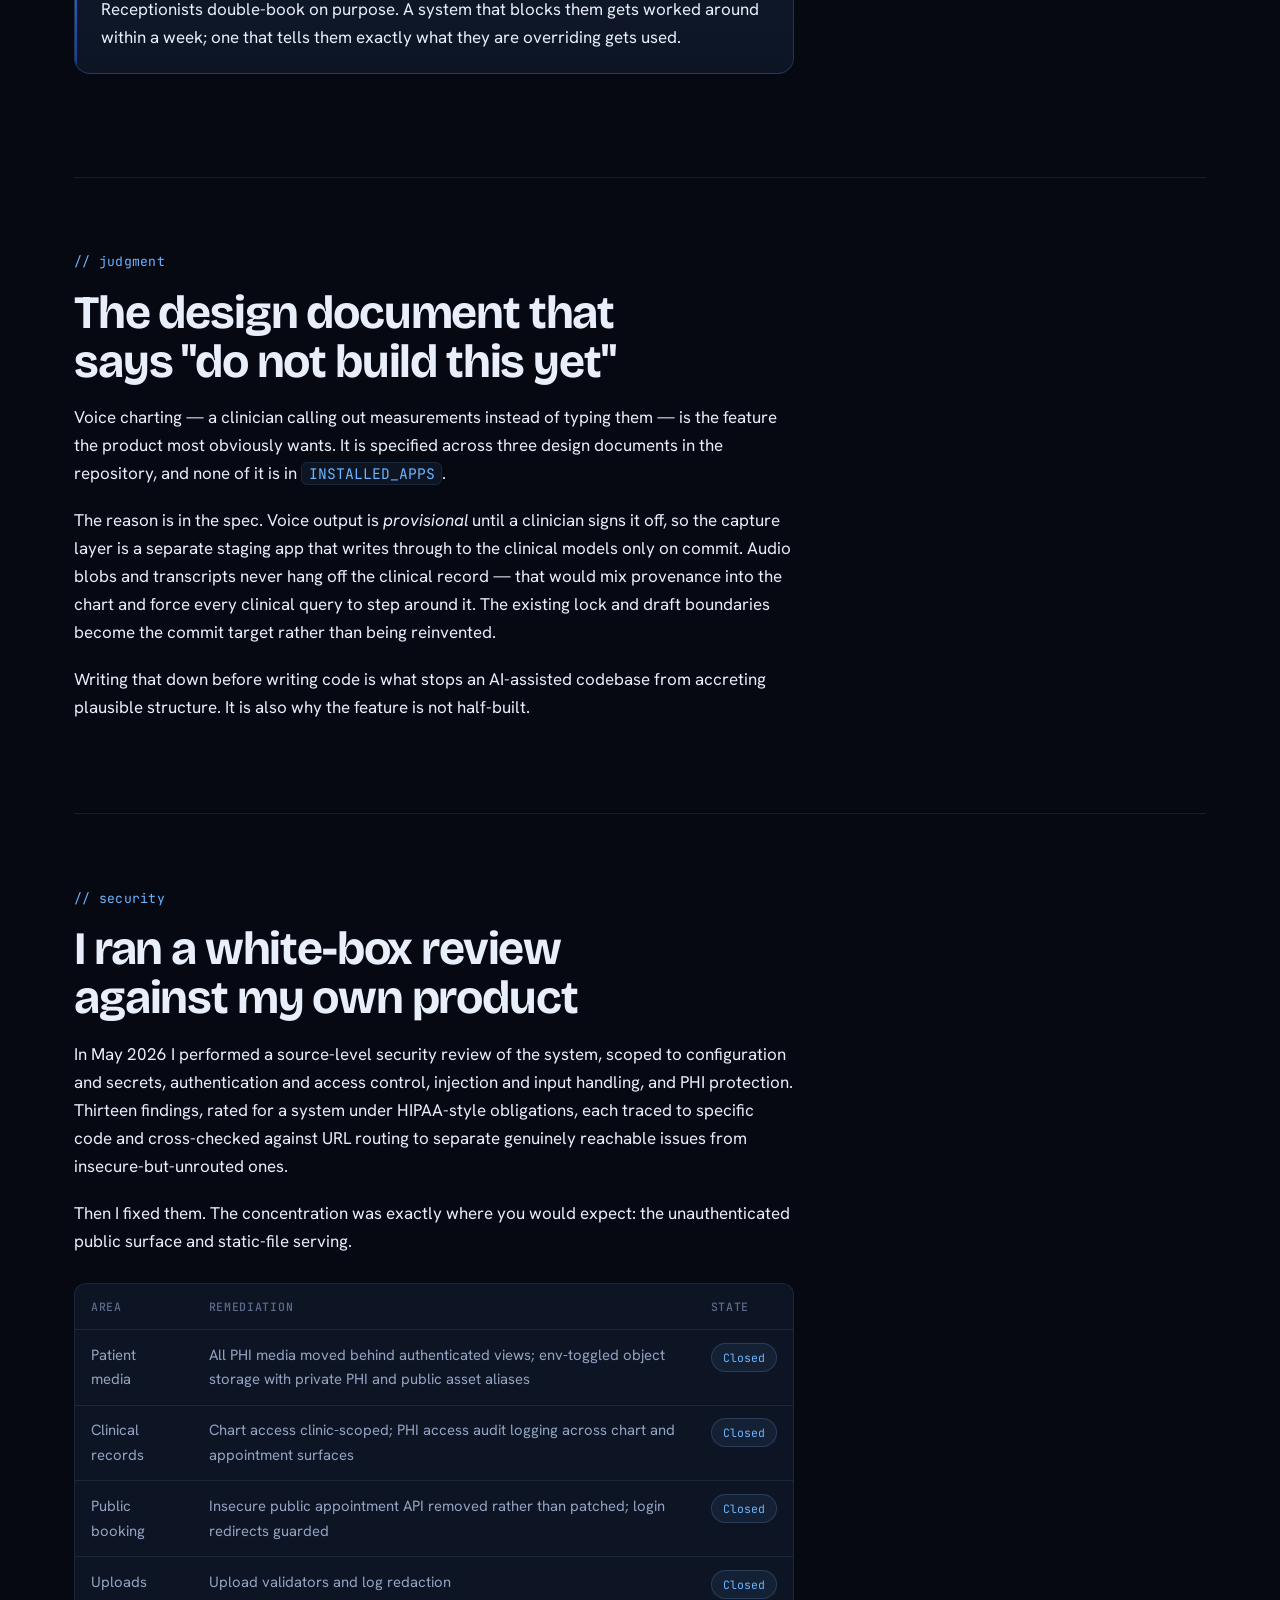
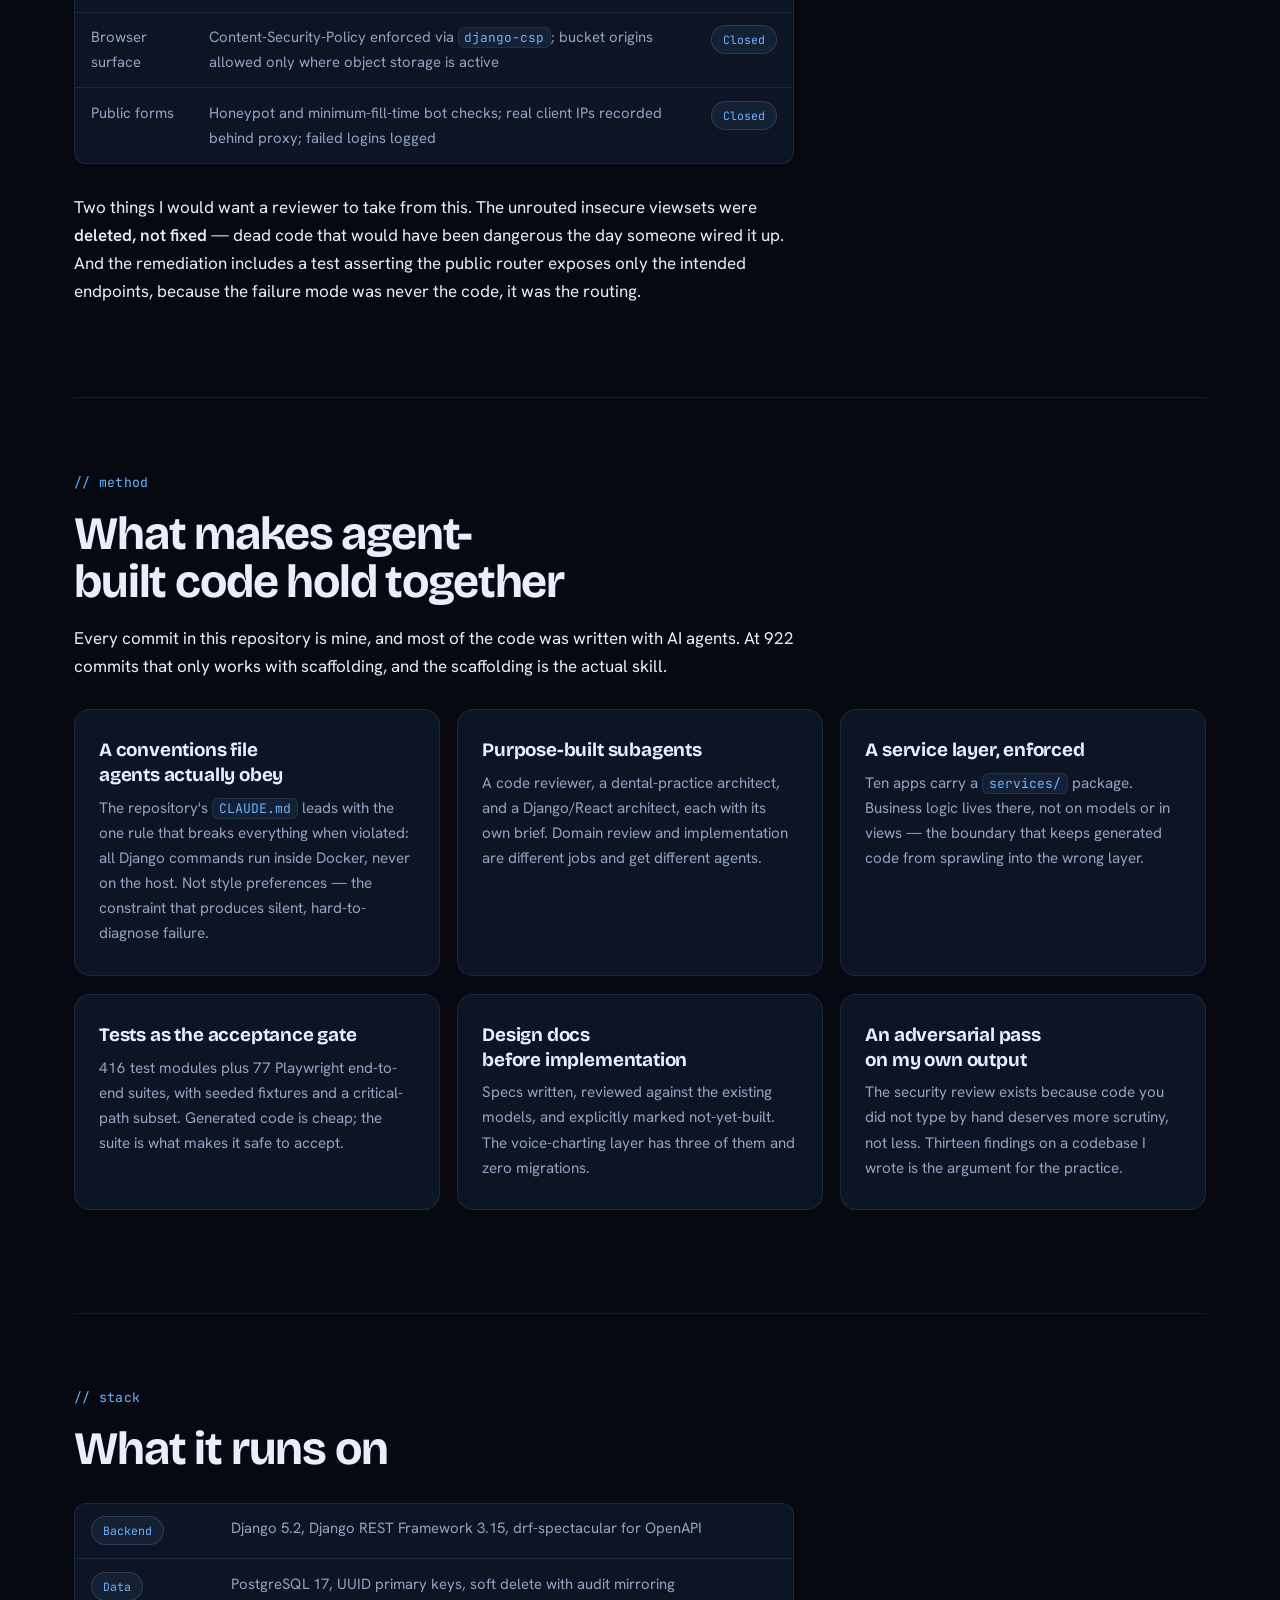
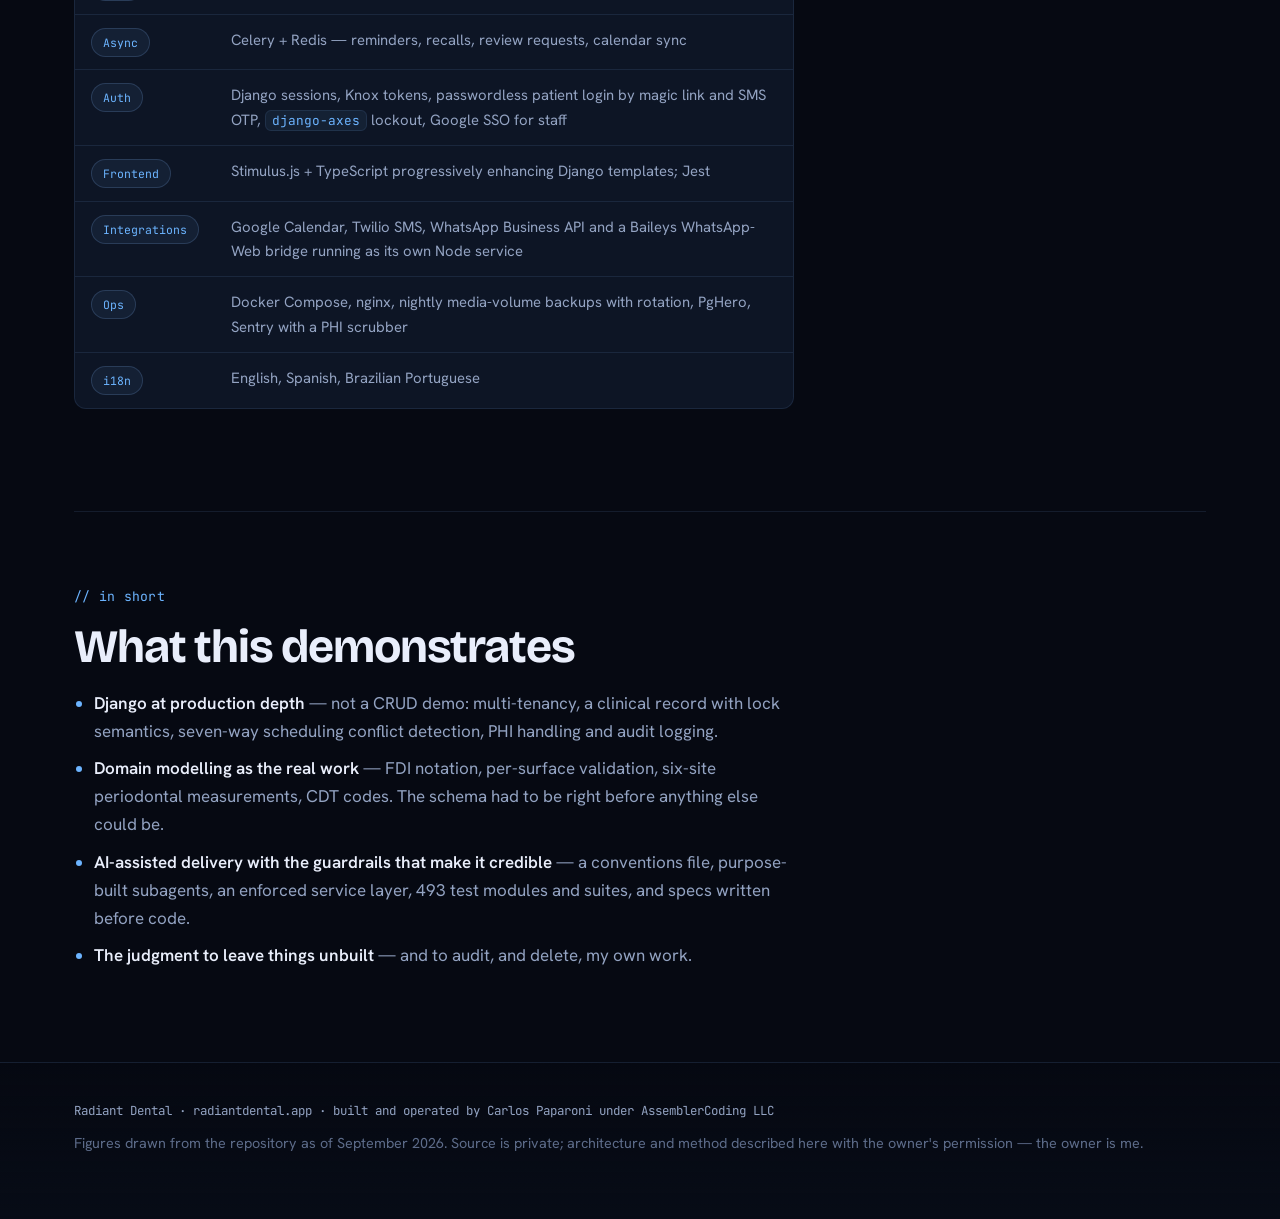
==== commit 059c28da: "Share one language preference key across all pages" ====
--- a/radiant-dental/index.html
+++ b/radiant-dental/index.html
@@ -12,7 +12,12 @@
 <meta property="og:description" content="Sistema de gestión de clínicas dentales en producción: Django 5.2, 922 commits, 17 apps, construido en solitario con agentes de IA.">
 <meta property="og:type" content="website">
 <script>
-(function(){var l=null;try{l=localStorage.getItem("cp-lang")||localStorage.getItem("cs-lang")||localStorage.getItem("rd-lang");}catch(e){}
+(function(){var K="site-lang",l=null;try{l=localStorage.getItem(K);
+  if(!l){/* migrate the old per-page keys */
+    var old=["cp-lang","cs-lang","rd-lang"];
+    for(var i=0;i<old.length&&!l;i++){l=localStorage.getItem(old[i]);}
+    if(l){localStorage.setItem(K,l);}}
+}catch(e){}
 document.documentElement.setAttribute("data-lang",l||((navigator.language||"es").toLowerCase().indexOf("es")===0?"es":"en"));})();
 </script>
 <link rel="preconnect" href="https://fonts.googleapis.com">
@@ -416,7 +421,7 @@
 <script>
 (function () {
   var root = document.documentElement;
-  var KEY = "rd-lang";
+  var KEY = "site-lang";
   function apply(lang) {
     root.setAttribute("data-lang", lang);
     root.setAttribute("lang", lang);
--- a/assets/site.css
+++ b/assets/site.css
@@ -113,6 +113,37 @@
 .trajectory .arrow{color:var(--sky); padding:0 .15em}
 .trajectory b{color:var(--text); font-weight:600}
 
+
+/* ---------- hero: two columns with a terminal ---------- */
+.hero-inner{display:grid; gap:3rem; align-items:start}
+@media (min-width:1000px){
+  .hero-inner{grid-template-columns:1.08fr .92fr; gap:3.2rem; align-items:center}
+  .hero{--measure:100%; --measure-display:100%}
+}
+.hero-copy{min-width:0}
+
+.terminal{
+  border:1px solid var(--line-2); border-radius:var(--r); overflow:hidden;
+  background:linear-gradient(180deg,rgba(17,28,47,.9),rgba(8,13,24,.95));
+  box-shadow:0 40px 80px -40px rgba(0,0,0,.8), 0 0 0 1px rgba(108,180,255,.05);
+  backdrop-filter:blur(8px); min-width:0;
+}
+.term-bar{display:flex; align-items:center; gap:.5rem; padding:.7rem .9rem;
+  border-bottom:1px solid var(--line); background:rgba(255,255,255,.02)}
+.tdot{width:11px; height:11px; border-radius:50%; background:#2a3650}
+.tdot:nth-child(1){background:#ff5f57} .tdot:nth-child(2){background:#febc2e} .tdot:nth-child(3){background:#28c840}
+.term-title{margin-left:auto; font-family:var(--font-mono); font-size:.74rem; color:var(--faint)}
+.term-body{padding:1.1rem 1.15rem; min-height:290px}
+.term-body code{font-family:var(--font-mono); font-size:.79rem; line-height:1.9; color:#c9d6ef; white-space:pre-wrap; display:block}
+.t-prompt{color:var(--sky)}
+.t-ok{color:#28c840}
+.t-warn{color:#febc2e}
+.t-dim{color:var(--faint)}
+.cursor{display:inline-block; width:8px; height:1.05em; background:var(--sky); vertical-align:-2px; animation:blink 1s steps(1) infinite}
+@keyframes blink{50%{opacity:0}}
+@media (prefers-reduced-motion:reduce){.cursor{animation:none}}
+@media (max-width:520px){.term-body{min-height:0} .term-body code{font-size:.72rem}}
+
 /* ---------- stats ---------- */
 .stats{display:grid; grid-template-columns:repeat(auto-fit,minmax(160px,1fr)); gap:1rem; margin:3rem 0}
 .stat{background:var(--panel); border:1px solid var(--line); border-radius:12px; padding:1.1rem 1.2rem;
@@ -126,22 +157,30 @@
 /* ---------- cards ---------- */
 .pair{display:grid; grid-template-columns:repeat(auto-fit,minmax(270px,1fr)); gap:1.1rem; margin:1.8rem 0}
 .card{
-  position:relative; overflow:hidden; padding:1.8rem 1.5rem; border-radius:var(--r);
+  position:relative; isolation:isolate; overflow:hidden;
+  padding:1.8rem 1.5rem; border-radius:var(--r);
   background:var(--panel); border:1px solid var(--line);
   transition:transform .35s var(--ease), border-color .35s var(--ease);
 }
-.card::after{content:""; position:absolute; inset:0; opacity:0; background:var(--grad-soft); transition:opacity .35s var(--ease)}
+/* Decorative layers must never eat pointer events: the ::after wash is the
+   last child, so without this it paints over the link and swallows clicks. */
+.card::after{content:""; position:absolute; inset:0; z-index:-1; opacity:0;
+  pointer-events:none; background:var(--grad-soft); transition:opacity .35s var(--ease)}
 .card:hover{transform:translateY(-5px); border-color:var(--line-2)}
 .card:hover::after{opacity:1}
-.card > *{position:relative}
 .card h3{margin-bottom:.5rem}
 .card h3 a{color:var(--text)}
 .card h3 a:hover{color:var(--sky)}
 .card p{color:var(--muted); font-size:.95rem; margin-bottom:0}
 .card:has(h3 a){background:linear-gradient(180deg,var(--panel-2),var(--panel))}
 .card:has(h3 a)::before{content:""; position:absolute; top:0; left:0; right:0; height:2px;
-  background:var(--grad); transform:scaleX(0); transform-origin:left; transition:transform .5s var(--ease); z-index:1}
+  pointer-events:none; background:var(--grad); transform:scaleX(0); transform-origin:left;
+  transition:transform .5s var(--ease); z-index:-1}
 .card:has(h3 a):hover::before{transform:scaleX(1)}
+/* Whole card is the hit area, as on the studio site. */
+.card h3 a::after{content:""; position:absolute; inset:0; z-index:3}
+.card h3 a:focus-visible{outline:none}
+.card:has(h3 a:focus-visible){outline:2px solid var(--sky); outline-offset:3px}
 
 /* ---------- note / callout ---------- */
 .note{
